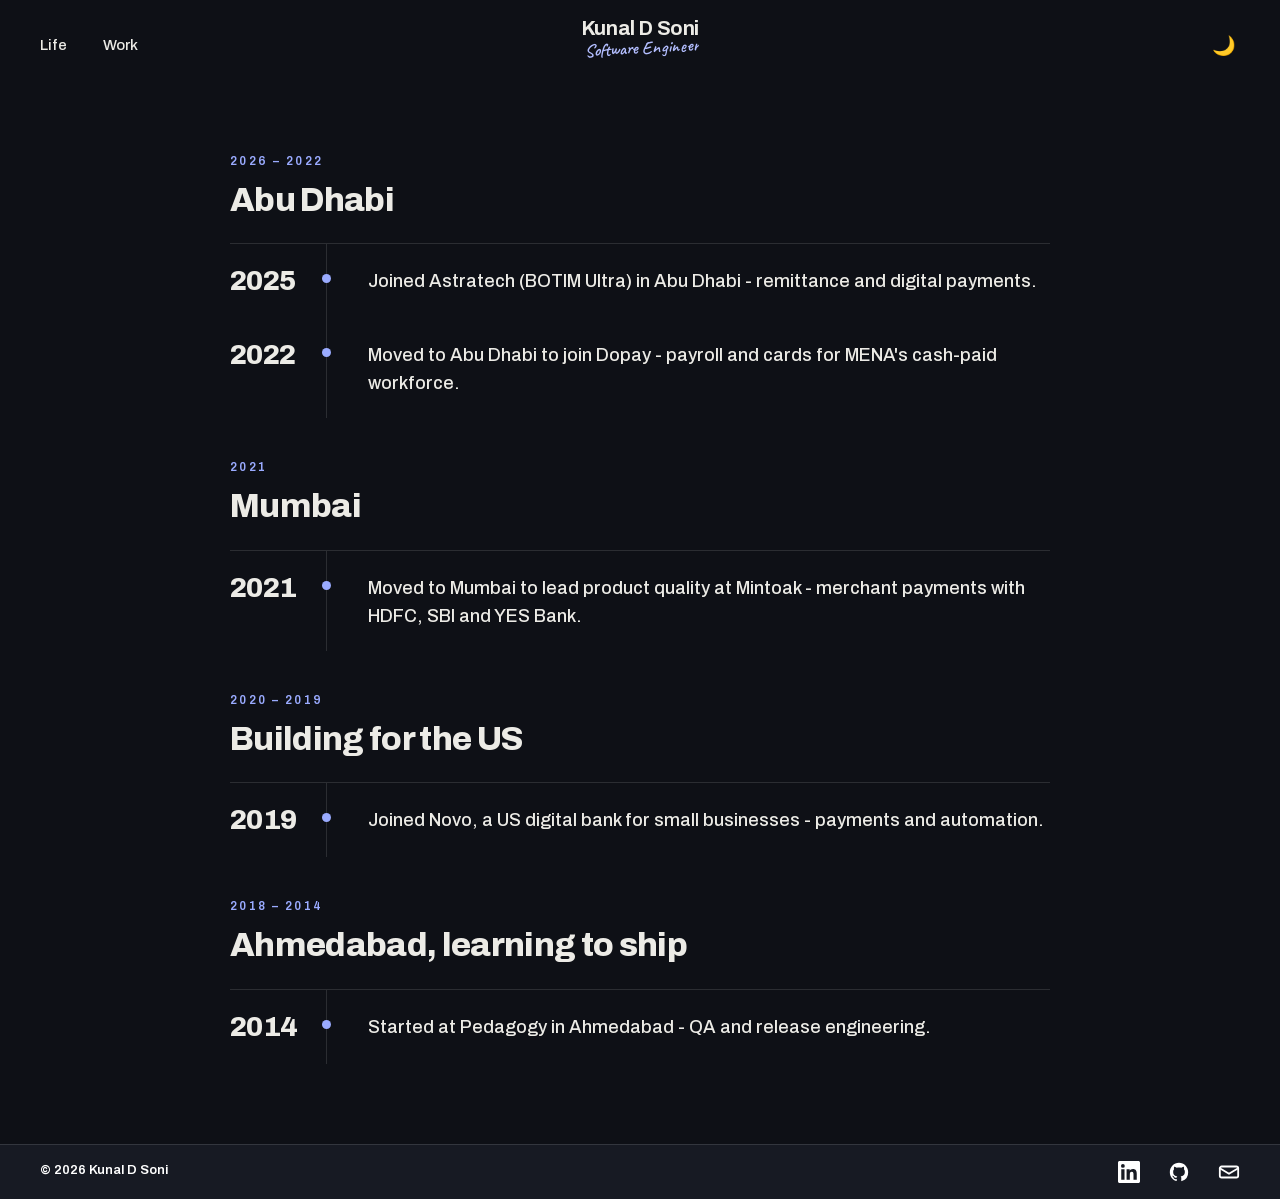
==== index.html @ a105c8fb "Home: year lines back to regular text (undo handwriting) Co-Authored-By: Claude Opus 5.5 <noreply@an" ====
<!doctype html>
<html lang="en">
<head>
<meta charset="utf-8">
<meta name="viewport" content="width=device-width,initial-scale=1">
<title>Kunal D Soni - Software Engineer</title>
<meta name="description" content="Kunal D Soni - software engineer. The journey from 2026 back to 2008, year by year: work, moves, and the moments in between.">
<link rel="canonical" href="https://kunaldsoni.github.io/">
<meta name="author" content="Kunal D Soni">
<meta name="theme-color" content="#0b48f0">
<link rel="icon" href="favicon.svg" type="image/svg+xml">
<link rel="icon" href="favicon-32.png" sizes="32x32" type="image/png">
<link rel="apple-touch-icon" href="apple-touch-icon.png">
<meta property="og:type" content="website">
<meta property="og:site_name" content="Kunal D Soni">
<meta property="og:title" content="Kunal D Soni - Software Engineer">
<meta property="og:description" content="Kunal D Soni - software engineer. The journey from 2026 back to 2008, year by year: work, moves, and the moments in between.">
<meta property="og:url" content="https://kunaldsoni.github.io/">
<meta property="og:image" content="https://kunaldsoni.github.io/og-image.png">
<meta property="og:image:width" content="1200">
<meta property="og:image:height" content="630">
<meta property="og:image:alt" content="Kunal D Soni - Software Engineer">
<meta name="twitter:card" content="summary_large_image">
<meta name="twitter:title" content="Kunal D Soni - Software Engineer">
<meta name="twitter:description" content="Kunal D Soni - software engineer. The journey from 2026 back to 2008, year by year: work, moves, and the moments in between.">
<meta name="twitter:image" content="https://kunaldsoni.github.io/og-image.png">
<link rel="preload" href="assets/fonts/archivo-latin.woff2" as="font" type="font/woff2" crossorigin>
<link rel="stylesheet" href="styles.css?v=b95b7f0f">
<script>
  /* Colour mode follows the visitor's clock: morning 5-11, noon 11-16, evening 16-20, night 20-5 */
  (function(){var h=new Date().getHours(),t=h>=5&&h<11?'morning':h<16&&h>=11?'noon':h>=16&&h<20?'evening':'night';
  try{var o=sessionStorage.getItem('kds-time');if(o)t=o}catch(e){}document.documentElement.setAttribute('data-time',t)})();
</script>
<script type="application/ld+json">
{
  "@context": "https://schema.org",
  "@type": "Person",
  "name": "Kunal D Soni",
  "url": "https://kunaldsoni.github.io/",
  "image": "https://kunaldsoni.github.io/og-image.png",
  "jobTitle": "Software Engineer",
  "description": "Software engineer who builds payment systems by day - and collects skylines, window seats, thalis and biographies the rest of the time.",
  "email": "mailto:soni.kunal.dilip@gmail.com",
  "address": {
    "@type": "PostalAddress",
    "addressLocality": "Abu Dhabi",
    "addressCountry": "AE"
  },
  "sameAs": [
    "https://www.linkedin.com/in/kunaldsoni/",
    "https://github.com/kunaldsoni"
  ],
  "knowsAbout": [
    "Software quality engineering",
    "Test automation",
    "Payments",
    "Remittance",
    "Digital banking",
    "Product ownership",
    "Travel",
    "Books"
  ]
}
</script>
</head>
<body>

<a class="skip-link" href="#main">Skip to content</a>
<header class="nav nav--solid" id="nav">
  <a class="logo" href="index.html">
    <span>Kunal D Soni</span>
    <span class="logo__note" aria-hidden="true">
      <span class="logo__note-row">
        <span class="logo__note-word logo__note-word--a">Software&nbsp;</span><span class="logo__note-word logo__note-word--b">Engineer</span>
      </span>
    </span>
  </a>
  <button type="button" class="nav__toggle" id="navToggle" aria-label="Menu" aria-expanded="false" aria-controls="navLeft">
    <span></span><span></span><span></span>
  </button>
  <nav class="nav__links nav__links--left" id="navLeft" aria-label="Main">
    <span class="has-submenu has-submenu--left">
      <a href="life.html">Life</a>
      <span class="submenu"><a href="life.html#travel"><span class="submenu__num">01</span><span class="submenu__word">Travel</span></a><a href="life.html#food"><span class="submenu__num">02</span><span class="submenu__word">Food</span></a><a href="life.html#books"><span class="submenu__num">03</span><span class="submenu__word">Books</span></a></span>
    </span>
    <a href="work.html">Work</a>
  </nav>
  <button type="button" class="time-chip" id="timeChip" aria-label="Colour mode: follows your clock. Click to try another.">
    <span class="time-chip__icon" aria-hidden="true">☀️</span>
  </button>
</header>

<main id="main">
<h1 class="visually-hidden">The journey, 2026 to 2008</h1>

<section class="journey">
  <!-- HOW TO EDIT: each year is an <article class="year">. Add <p class="year__text">your text</p> inside its year__body
       and remove "year--empty" from its class.
       Empty years (and chapters with no filled years) are hidden automatically. To add a photo, copy any <figure class="life-photo"> block from life.html
       into <div class="year__body">, add the class "year__photo" to it, and change the image path, alt text and caption. -->
  <div class="chapter-group">
    <header class="chapter">
      <p class="chapter__span">2026 – 2022</p>
      <h2 class="chapter__name">Abu Dhabi</h2>
    </header>
    <article class="year year--empty" id="y2026">
      <h3 class="year__num">2026</h3>
      <div class="year__body">
      </div>
    </article>
    <article class="year" id="y2025">
      <h3 class="year__num">2025</h3>
      <div class="year__body">
        <p class="year__text">Joined Astratech (BOTIM Ultra) in Abu Dhabi - remittance and digital payments.</p>
      </div>
    </article>
    <article class="year year--empty" id="y2024">
      <h3 class="year__num">2024</h3>
      <div class="year__body">
      </div>
    </article>
    <article class="year year--empty" id="y2023">
      <h3 class="year__num">2023</h3>
      <div class="year__body">
      </div>
    </article>
    <article class="year" id="y2022">
      <h3 class="year__num">2022</h3>
      <div class="year__body">
        <p class="year__text">Moved to Abu Dhabi to join Dopay - payroll and cards for MENA's cash-paid workforce.</p>
      </div>
    </article>
  </div>
  <div class="chapter-group">
    <header class="chapter">
      <p class="chapter__span">2021</p>
      <h2 class="chapter__name">Mumbai</h2>
    </header>
    <article class="year" id="y2021">
      <h3 class="year__num">2021</h3>
      <div class="year__body">
        <p class="year__text">Moved to Mumbai to lead product quality at Mintoak - merchant payments with HDFC, SBI and YES Bank.</p>
      </div>
    </article>
  </div>
  <div class="chapter-group">
    <header class="chapter">
      <p class="chapter__span">2020 – 2019</p>
      <h2 class="chapter__name">Building for the US</h2>
    </header>
    <article class="year year--empty" id="y2020">
      <h3 class="year__num">2020</h3>
      <div class="year__body">
      </div>
    </article>
    <article class="year" id="y2019">
      <h3 class="year__num">2019</h3>
      <div class="year__body">
        <p class="year__text">Joined Novo, a US digital bank for small businesses - payments and automation.</p>
      </div>
    </article>
  </div>
  <div class="chapter-group">
    <header class="chapter">
      <p class="chapter__span">2018 – 2014</p>
      <h2 class="chapter__name">Ahmedabad, learning to ship</h2>
    </header>
    <article class="year year--empty" id="y2018">
      <h3 class="year__num">2018</h3>
      <div class="year__body">
      </div>
    </article>
    <article class="year year--empty" id="y2017">
      <h3 class="year__num">2017</h3>
      <div class="year__body">
      </div>
    </article>
    <article class="year year--empty" id="y2016">
      <h3 class="year__num">2016</h3>
      <div class="year__body">
      </div>
    </article>
    <article class="year year--empty" id="y2015">
      <h3 class="year__num">2015</h3>
      <div class="year__body">
      </div>
    </article>
    <article class="year" id="y2014">
      <h3 class="year__num">2014</h3>
      <div class="year__body">
        <p class="year__text">Started at Pedagogy in Ahmedabad - QA and release engineering.</p>
      </div>
    </article>
  </div>
  <div class="chapter-group">
    <header class="chapter">
      <p class="chapter__span">2013 – 2008</p>
      <h2 class="chapter__name">Beginnings</h2>
    </header>
    <article class="year year--empty" id="y2013">
      <h3 class="year__num">2013</h3>
      <div class="year__body">
      </div>
    </article>
    <article class="year year--empty" id="y2012">
      <h3 class="year__num">2012</h3>
      <div class="year__body">
      </div>
    </article>
    <article class="year year--empty" id="y2011">
      <h3 class="year__num">2011</h3>
      <div class="year__body">
      </div>
    </article>
    <article class="year year--empty" id="y2010">
      <h3 class="year__num">2010</h3>
      <div class="year__body">
      </div>
    </article>
    <article class="year year--empty" id="y2009">
      <h3 class="year__num">2009</h3>
      <div class="year__body">
      </div>
    </article>
    <article class="year year--empty" id="y2008">
      <h3 class="year__num">2008</h3>
      <div class="year__body">
      </div>
    </article>
  </div>
</section>
</main>

<footer class="foot">
  <div class="foot__bottom">
    <span class="foot__copy">© 2026 Kunal D Soni</span>
    <span class="foot__bottom-links">
      <a href="https://www.linkedin.com/in/kunaldsoni/" target="_blank" rel="noopener" aria-label="LinkedIn"><svg aria-hidden="true" viewBox="0 0 24 24" fill="#fff"><path d="M20.45 20.45h-3.55v-5.57c0-1.33-.03-3.04-1.85-3.04-1.86 0-2.14 1.45-2.14 2.95v5.66H9.36V9h3.41v1.56h.05c.48-.9 1.64-1.85 3.37-1.85 3.6 0 4.27 2.37 4.27 5.45v6.29zM5.34 7.43a2.06 2.06 0 1 1 0-4.13 2.06 2.06 0 0 1 0 4.13zM7.12 20.45H3.56V9h3.56v11.45zM22.22 0H1.77C.79 0 0 .77 0 1.72v20.56C0 23.23.79 24 1.77 24h20.45c.98 0 1.78-.77 1.78-1.72V1.72C24 .77 23.2 0 22.22 0z"/></svg></a>
      <a href="https://github.com/kunaldsoni" target="_blank" rel="noopener" aria-label="GitHub"><svg aria-hidden="true" viewBox="0 0 24 24" fill="#fff"><path d="M12 2C6.48 2 2 6.58 2 12.22c0 4.51 2.87 8.34 6.84 9.69.5.1.68-.22.68-.49 0-.24-.01-.88-.01-1.72-2.78.62-3.37-1.36-3.37-1.36-.46-1.18-1.11-1.5-1.11-1.5-.91-.63.07-.62.07-.62 1 .07 1.53 1.05 1.53 1.05.89 1.56 2.34 1.11 2.91.85.09-.66.35-1.11.63-1.36-2.22-.26-4.55-1.13-4.55-5.04 0-1.11.39-2.02 1.03-2.74-.1-.26-.45-1.3.1-2.7 0 0 .84-.27 2.75 1.05.8-.23 1.65-.34 2.5-.34s1.7.11 2.5.34c1.91-1.32 2.75-1.05 2.75-1.05.55 1.4.2 2.44.1 2.7.64.72 1.03 1.63 1.03 2.74 0 3.92-2.34 4.78-4.57 5.03.36.32.68.94.68 1.9 0 1.37-.01 2.48-.01 2.81 0 .27.18.6.69.49A10.05 10.05 0 0 0 22 12.22C22 6.58 17.52 2 12 2Z"/></svg></a>
      <a href="mailto:soni.kunal.dilip@gmail.com" aria-label="Email"><svg aria-hidden="true" viewBox="0 0 24 24" xmlns="http://www.w3.org/2000/svg"><path fill="none" stroke="#fff" stroke-width="2" stroke-linecap="round" stroke-linejoin="round" d="M4 6h16c1.1 0 2 .9 2 2v8c0 1.1-.9 2-2 2H4c-1.1 0-2-.9-2-2V8c0-1.1.9-2 2-2z"/><path fill="none" stroke="#fff" stroke-width="2" stroke-linecap="round" stroke-linejoin="round" d="M22 8l-10 6L2 8"/></svg></a>
    </span>
  </div>
</footer>

<script src="script.js?v=bc6fbf30"></script>
</body>
</html>
---- styles.css ----
/* Archivo (variable, latin) - self-hosted. SIL Open Font License 1.1, see assets/fonts/README.md */
@font-face{font-family:'Caveat';font-style:normal;font-weight:600;font-display:swap;
  src:url(assets/fonts/caveat-latin.woff2) format('woff2')}
@font-face{font-family:'Archivo';font-style:normal;font-weight:300 900;font-display:swap;
  src:url(assets/fonts/archivo-latin.woff2) format('woff2')}
:root{
  --ink:#0b0b0c;
  --paper:#ffffff;
  --surface:#ffffff;
  --frame:#ffffff;
  --cream:#dcd6fb;
  --glow:rgba(220,214,251,.55);
  --accent:#2222EE;
  --script:#3a3afc;
  --foot:#0b48f0;
  --muted:#5c5c63;
  --line:rgba(0,0,0,.12);
  --radius:18px;
  --maxw:1320px;
  --ease:cubic-bezier(.2,.7,.2,1);
}
*{box-sizing:border-box}
html,body{margin:0;padding:0}
html{scroll-behavior:smooth;scroll-padding-top:90px}
body{
  font-family:'Archivo',system-ui,sans-serif;
  background:var(--paper);
  color:var(--ink);
  transition:background-color .8s var(--ease), color .8s var(--ease);
  -webkit-font-smoothing:antialiased;
  line-height:1.5;
  font-weight:500;
}
img,video{display:block;max-width:100%;height:auto}
a{color:inherit;text-decoration:none}
em{font-style:normal;font-family:'Archivo',sans-serif;font-weight:900}
h1,h2,h3,h4,.display,.hero__title,.num,blockquote{font-family:'Archivo',sans-serif;font-weight:900;letter-spacing:-.01em}

/* ---------- NAV ---------- */
.nav{
  position:fixed;top:0;left:0;right:0;z-index:50;
  display:flex;align-items:center;justify-content:space-between;
  padding:28px 40px 16px;
  color:#fff;
  transition:background .4s var(--ease), color .4s var(--ease), backdrop-filter .4s;
}
.nav .logo{position:absolute;left:50%;top:50%;transform:translate(-50%,-50%);align-items:center}
.nav.scrolled{background:color-mix(in srgb, var(--paper) 90%, transparent);backdrop-filter:blur(14px);color:var(--ink);border-bottom:1px solid var(--line)}
.nav.scrolled .btn--light{background:var(--ink);color:#fff}
.logo{display:inline-flex;flex-direction:column;align-items:flex-start;gap:2px;font-weight:700;letter-spacing:-.02em;font-size:20px;line-height:1}
.logo__note{display:inline-flex;flex-direction:column;align-items:center;font-family:'Archivo',sans-serif;font-weight:600;font-size:18px;letter-spacing:0;color:var(--script);transform:rotate(-3deg);transform-origin:left center;line-height:1;margin-left:4px;margin-top:2px}
.logo__note-row{white-space:nowrap;line-height:1.05;display:inline-flex;align-items:baseline}
.logo__note-row--indent{padding-bottom:2px}
.logo__note-word{display:inline-block;clip-path:inset(0 100% 0 0);animation:ink-draw .8s ease-out forwards}
.logo__note-word--a{animation-delay:.25s}
.logo__note-word--b{animation-delay:.95s}
.logo__note-word--c{animation-delay:2.05s}
.logo__note-arrow{display:inline-block;font-family:'Archivo',sans-serif;font-weight:700;transform:translateY(-1px) scale(.4);opacity:0;animation:arrow-pop .45s cubic-bezier(.34,1.56,.64,1) forwards;animation-delay:1.65s}
@keyframes ink-draw{to{clip-path:inset(0 0 0 0)}}
@keyframes arrow-pop{to{transform:translateY(-1px) scale(1);opacity:1}}
@media (prefers-reduced-motion:reduce){.logo__note-word,.logo__note-arrow{animation:none;clip-path:none;opacity:1;transform:none}}
.nav__links{display:flex;gap:36px;font-weight:500;font-size:15px}
.nav__links a{
  display:inline-block;padding:6px 0;
  transition:transform .25s var(--ease);
}
.nav__links a:hover{transform:translateY(-4px)}
.nav__cta{display:flex;align-items:center;gap:14px}
.search{background:transparent;border:0;color:inherit;cursor:pointer;padding:8px;border-radius:50%}
.search:hover{background:rgba(255,255,255,.15)}

/* ---------- BUTTONS ---------- */
.btn{
  display:inline-flex;align-items:center;gap:10px;
  font-weight:600;font-size:15px;letter-spacing:.01em;
  padding:14px 26px;border-radius:999px;
  transition:transform .25s var(--ease), background .25s, color .25s;
  cursor:pointer;border:0;
}
.btn:hover{transform:translateY(-2px)}
.btn--solid{background:var(--ink);color:var(--paper)}
.btn--solid:hover{background:var(--accent)}
.btn--light{background:#fff;color:var(--ink)}
.btn--ghost{background:transparent;color:#fff;border:1px solid rgba(255,255,255,.5)}
.btn--ghost:hover{background:rgba(255,255,255,.12)}
.btn.lg{padding:20px 38px;font-size:17px}
.play{display:inline-flex;align-items:center;justify-content:center;width:26px;height:26px;border-radius:50%;background:rgba(255,255,255,.18);font-size:12px}

/* ---------- HERO ---------- */
.hero{
  position:relative;
  height:100vh;min-height:680px;
  overflow:hidden;
  color:#fff;
  display:flex;align-items:flex-end;
}
.hero__video{
  position:absolute;inset:0;
  width:100%;height:100%;
  object-fit:cover;
  z-index:0;
}
.hero__scrim{
  position:absolute;inset:0;z-index:1;
  background:
    linear-gradient(180deg, rgba(0,0,0,.45) 0%, rgba(0,0,0,0) 35%, rgba(0,0,0,0) 60%, rgba(0,0,0,.65) 100%),
    linear-gradient(90deg, rgba(0,0,0,.35), rgba(0,0,0,0) 50%);
}
.hero__inner{
  position:relative;z-index:2;
  padding:0 40px 90px;
  max-width:var(--maxw);width:100%;margin:0 auto;
}
.eyebrow{
  text-transform:uppercase;letter-spacing:.22em;font-size:12px;font-weight:600;
  opacity:.85;margin:0 0 22px;
}
.eyebrow.dark{color:var(--accent);opacity:1}
.hero__title{
  font-family:'Archivo',sans-serif;
  font-weight:900;
  font-size:clamp(56px, 9vw, 140px);
  line-height:.95;
  letter-spacing:-.02em;
  margin:0 0 38px;
  text-transform:none;
}
.hero__title span{display:block}
.hero__row{display:flex;gap:14px;flex-wrap:wrap}
.vctrl{
  position:absolute;right:32px;bottom:32px;z-index:3;
  width:64px;height:64px;
  background:transparent;
  border:1.5px solid #fff;
  border-radius:0;
  cursor:pointer;
  display:flex;align-items:center;justify-content:center;
  transition:background .25s var(--ease);
}
.vctrl:hover{background:rgba(255,255,255,.15)}
.vctrl__icon{display:inline-flex;gap:5px;align-items:center;justify-content:center;width:18px;height:20px}
.vctrl__icon i{display:block;width:4px;height:20px;background:#fff}
/* play state */
.vctrl.is-paused .vctrl__icon{
  width:0;height:0;
  border-style:solid;
  border-width:10px 0 10px 16px;
  border-color:transparent transparent transparent #fff;
  margin-left:4px;
}
.vctrl.is-paused .vctrl__icon i{display:none}
.hero__scroll{
  position:absolute;left:40px;bottom:32px;z-index:3;
  font-size:12px;letter-spacing:.22em;text-transform:uppercase;
  display:flex;align-items:center;gap:14px;
}
.hero__scroll span{width:40px;height:1px;background:#fff;display:block;animation:dash 2s var(--ease) infinite}
@keyframes dash{0%,100%{transform:scaleX(.4);transform-origin:left}50%{transform:scaleX(1);transform-origin:left}}

/* ---------- MARQUEE ---------- */
.marquee{
  background:var(--ink);color:#fff;
  padding:22px 0;overflow:hidden;
  border-top:1px solid rgba(255,255,255,.08);
  border-bottom:1px solid rgba(255,255,255,.08);
}
.marquee__track{
  display:flex;gap:48px;white-space:nowrap;
  animation:scroll 40s linear infinite;
  font-family:'Archivo',sans-serif;font-size:22px;font-weight:300;opacity:.85;
}
.marquee__track span{flex-shrink:0}
@keyframes scroll{to{transform:translateX(-50%)}}

/* ---------- INTRO ---------- */
.intro{padding:160px 40px 100px;max-width:var(--maxw);margin:0 auto;text-align:center}
.intro__grid{max-width:980px;margin:0 auto}
.intro .lede{margin-left:auto;margin-right:auto}
.display{
  font-family:'Archivo',sans-serif;font-weight:900;
  font-size:clamp(40px, 5.4vw, 78px);
  line-height:1.02;letter-spacing:-.02em;
  margin:18px 0 36px;
}
.display.light{color:#fff}
.dot{color:var(--accent)}
.nowrap-md{white-space:nowrap;width:max-content;margin-left:auto;margin-right:auto;max-width:100%}
@media (max-width:900px){.nowrap-md{white-space:normal;width:auto}}
.lede{font-size:21px;line-height:1.5;color:var(--muted);max-width:680px}

/* ---------- CARDS ---------- */
.cards{
  display:grid;grid-template-columns:repeat(3,1fr);gap:24px;
  max-width:var(--maxw);margin:0 auto;padding:0 40px 140px;
}
.card{
  background:var(--surface);border-radius:var(--radius);overflow:hidden;
  border:1px solid var(--line);
  transition:transform .5s var(--ease), box-shadow .5s var(--ease);
}
.card:hover{transform:translateY(-6px);box-shadow:0 30px 60px -30px rgba(0,0,0,.25)}
.card__media{height:280px;background-size:cover;background-position:center;transition:transform .8s var(--ease)}
.card:hover .card__media{transform:scale(1.05)}
.card__body{padding:32px}
.tag{font-size:12px;letter-spacing:.22em;text-transform:uppercase;color:var(--accent);font-weight:600;margin:0 0 14px}
.card__body h3{font-family:'Archivo',sans-serif;font-weight:400;font-size:32px;letter-spacing:-.02em;margin:0 0 12px;line-height:1.1}
.card__body p{color:var(--muted);margin:0 0 22px}
.arrow{font-weight:600;border-bottom:1px solid currentColor;padding-bottom:2px;transition:color .25s}
.arrow:hover{color:var(--accent)}

/* ---------- QUOTE ---------- */
.quote{
  background:var(--cream);
  padding:140px 40px;text-align:center;
}
.quote blockquote{
  max-width:1000px;margin:0 auto;
  font-family:'Archivo',sans-serif;font-weight:300;
  font-size:clamp(28px, 4vw, 52px);
  line-height:1.2;letter-spacing:-.02em;
}
.quote p{margin:0 0 28px}
.quote footer{font-family:'Inter',sans-serif;font-size:14px;letter-spacing:.18em;text-transform:uppercase;color:var(--muted);font-weight:600}

/* ---------- STATS ---------- */
.stats{
  display:grid;grid-template-columns:repeat(4,1fr);
  max-width:var(--maxw);margin:0 auto;padding:140px 40px;
  gap:24px;
}
.stat{display:flex;flex-direction:column;gap:8px;border-top:1px solid var(--ink);padding-top:24px}
.num{font-family:'Archivo',sans-serif;font-weight:400;font-size:clamp(48px,5vw,72px);letter-spacing:-.03em;line-height:1}
.lbl{font-size:14px;color:var(--muted);letter-spacing:.05em}

/* ---------- CTA ---------- */
.cta{
  background:var(--cream);color:var(--ink);
  padding:160px 40px;text-align:center;
}
.cta p{font-size:19px;color:var(--muted);margin:0 0 40px}
.cta .display.light{color:var(--ink)}

/* ---------- FOOTER (Obama-style blue) ---------- */
.foot{
  background:var(--foot);color:#fff;
  padding:10px 40px;transition:background-color .8s var(--ease);
}
.foot__top{
  max-width:var(--maxw);margin:0 auto 60px;
  display:flex;justify-content:flex-start;
}
.foot__cta{
  background:#fff;color:var(--ink);
  padding:18px 38px;border-radius:0;
  font-family:'Archivo',sans-serif;font-weight:800;font-size:18px;
  letter-spacing:-.01em;
  transition:background .25s, color .25s;
}
.foot__cta:hover{background:var(--ink);color:#fff}
.foot__grid{
  display:grid;grid-template-columns:repeat(4,1fr);gap:40px;
  max-width:var(--maxw);margin:0 auto;
}
.foot__col{display:flex;flex-direction:column}
.foot h4{
  font-size:15px;font-weight:600;letter-spacing:0;
  margin:0 0 32px;padding-bottom:18px;
  border-top:1px solid #fff;padding-top:24px;
  color:#fff;
  text-transform:none;
}
.foot a{
  display:flex;align-items:center;gap:10px;
  padding:10px 0;color:#fff;
  font-family:'Archivo',sans-serif;font-weight:800;font-size:22px;
  letter-spacing:-.01em;line-height:1.2;
  transition:opacity .2s, transform .25s var(--ease);
}
.foot a:hover{transform:translateX(4px);text-decoration:underline;text-underline-offset:6px;text-decoration-thickness:2px}
.foot__col--social{flex-direction:row;flex-wrap:wrap;gap:28px;align-items:center}
.foot__col--social h4{flex-basis:100%;margin-bottom:8px}
.foot__col--social a{
  font-size:0;padding:0;width:32px;height:32px;
  display:inline-flex;align-items:center;justify-content:center;
  background:transparent;
  transition:opacity .2s, transform .2s var(--ease);
}
.foot__col--social a:hover{opacity:.7;transform:translateY(-2px);text-decoration:none;background:transparent}
.foot__col--social svg{width:28px;height:28px;flex-shrink:0;fill:#fff}
.foot__bottom{
  max-width:var(--maxw);margin:0 auto;padding-top:0;
  border-top:none;
  display:flex;justify-content:space-between;flex-wrap:wrap;gap:16px;
  font-size:14px;color:rgba(255,255,255,.85);
}
.small{font-size:13px;color:rgba(255,255,255,.7);margin-top:12px}

/* ---------- SUB-PAGES ---------- */
.nav--solid{background:var(--paper);color:var(--ink);border-bottom:1px solid transparent;position:sticky}
.nav--solid.scrolled{border-bottom-color:var(--line)}
.nav--solid .nav__links a.active{font-weight:800}
.page{padding-top:0}
.page__main{max-width:var(--maxw);margin:0 auto;padding:140px 40px 80px}
.page__head{max-width:1000px;margin:0 auto;padding-bottom:0;position:relative;text-align:center}
.page__head .locale-row{justify-content:center}
.page__head .locale-row{margin:24px 0 0;padding-bottom:0}
.page__head .display{margin-top:16px}

.timeline-wrap{padding:80px 40px 80px;text-align:center}
.timeline-wrap__inner{max-width:var(--maxw);margin:0 auto}
.timeline-wrap .display{margin-bottom:48px;max-width:1000px;margin-left:auto;margin-right:auto}
.timeline{display:flex;flex-direction:column;gap:0;border-top:1px solid var(--ink)}
.job{display:grid;grid-template-columns:240px 1fr;gap:48px;padding:48px 0;border-bottom:1px solid var(--line)}
.job__when{font-size:14px;letter-spacing:.08em;text-transform:uppercase;color:var(--muted);font-weight:600;padding-top:6px}
.job__body h3{font-family:'Archivo',sans-serif;font-weight:900;font-size:clamp(28px,3vw,40px);line-height:1.1;letter-spacing:-.02em;margin:0 0 8px}
.job__co{color:var(--accent);font-weight:600;margin:0 0 18px;letter-spacing:.02em}
.job__body ul{margin:0;padding-left:18px;color:var(--muted);font-size:17px;line-height:1.6}
.job__body li{margin-bottom:8px}

.projects{display:flex;flex-direction:column;border-top:1px solid var(--ink)}
.proj{padding:56px 0;border-bottom:1px solid var(--line)}
.proj h3{font-family:'Archivo',sans-serif;font-weight:900;font-size:clamp(36px,5vw,64px);line-height:1.05;letter-spacing:-.025em;margin:8px auto 18px;max-width:18ch}
.proj p:not(.tag){font-size:19px;color:var(--muted);max-width:75ch;line-height:1.6;margin-left:auto;margin-right:auto}

.stats--page{padding:60px 0;grid-template-columns:repeat(3,1fr)}
.impact-story{margin:8px auto 0;padding-top:48px;border-top:1px solid var(--line);max-width:900px}
.bullets{margin:32px 0 0;padding-left:20px;color:var(--muted);font-size:18px;line-height:1.65}
.bullets li{margin-bottom:12px}

.contact{display:flex;flex-direction:column;border-top:1px solid var(--ink)}
.contact__row{
  display:grid;grid-template-columns:220px 1fr;gap:32px;
  padding:32px 0;border-bottom:1px solid var(--line);
  align-items:baseline;transition:padding .3s var(--ease), color .3s;
}
.contact__row:hover:not(.contact__row--static){padding-left:18px;color:var(--accent)}
.contact__lbl{font-size:14px;letter-spacing:.18em;text-transform:uppercase;color:var(--muted);font-weight:600}
.contact__val{font-family:'Archivo',sans-serif;font-weight:900;font-size:clamp(28px,3.4vw,44px);letter-spacing:-.02em;line-height:1.1}

/* ---------- BIG LINKS (LinkedIn / GitHub) ---------- */
.big-links{
  list-style:none;margin:60px 0 80px;padding:0;
  border-top:1px solid var(--ink);
}
.big-links li{border-bottom:1px solid var(--ink)}
.big-link{
  position:relative;display:flex;align-items:center;gap:32px;
  padding:36px 28px;
  color:var(--ink);
  overflow:hidden;isolation:isolate;
  transition:color .5s var(--ease), padding-left .5s var(--ease);
}
.big-link::before{
  content:"";position:absolute;inset:0;z-index:-1;
  background:var(--ink);
  transform:translateY(101%);
  transition:transform .55s cubic-bezier(.7,0,.2,1);
}
.big-link:hover{color:#fff;padding-left:48px}
.big-link:hover::before{transform:translateY(0)}

/* Brand icon - slides in from the left on hover */
.big-link__icon{
  display:inline-flex;align-items:center;justify-content:center;
  width:72px;height:72px;flex-shrink:0;
  transform:translateX(-30px) scale(.6);opacity:0;
  transition:transform .55s var(--ease), opacity .4s;
}
.big-link__icon svg{width:100%;height:100%}
.big-link:hover .big-link__icon{transform:translateX(0) scale(1);opacity:1}

/* Text mask - two stacked copies slide up like a flip board */
.big-link__row{
  display:flex;align-items:center;justify-content:space-between;
  flex:1;gap:24px;
}
.big-link__text{
  display:flex;flex-direction:column;overflow:hidden;
  font-family:'Archivo',sans-serif;font-weight:900;
  font-size:clamp(48px, 8vw, 120px);
  line-height:1;letter-spacing:-.03em;
  height:1em;
}
.big-link__text span{
  display:block;
  transform:translateY(0);
  transition:transform .55s cubic-bezier(.7,0,.2,1);
}
.big-link:hover .big-link__text span{transform:translateY(-100%)}

/* Arrow - rotates 45deg on hover */
.big-link__arrow{
  display:inline-flex;align-items:center;justify-content:center;
  width:56px;height:56px;flex-shrink:0;
  border:1.5px solid currentColor;border-radius:50%;
  transition:transform .5s var(--ease);
}
.big-link__arrow svg{width:24px;height:24px}
.big-link:hover .big-link__arrow{transform:rotate(45deg)}

@media (max-width:900px){
  .big-link{padding:24px 16px;gap:16px}
  .big-link:hover{padding-left:24px}
  .big-link__icon{width:44px;height:44px}
  .big-link__arrow{width:44px;height:44px}
  .big-link__arrow svg{width:18px;height:18px}
}

/* ---------- CONTACT (IMPACT) ---------- */
.page--dark{background:#0b0b0c;color:#fff}
.nav--dark{background:#0b0b0c;color:#fff;border-bottom:1px solid rgba(255,255,255,.08)}
.nav--dark .nav__links a.active{color:var(--accent)}

.contact-hero{
  max-width:var(--maxw);margin:0 auto;
  padding:160px 40px 60px;
  position:relative;
}
.contact-hero__eyebrow{
  display:inline-flex;align-items:center;gap:10px;
  font-size:13px;letter-spacing:.22em;text-transform:uppercase;font-weight:600;
  color:var(--accent);
  padding:8px 16px;border:1px solid rgba(34,34,238,.4);border-radius:999px;
  margin:0 0 50px;
}
.contact-hero__eyebrow::before{
  content:"";width:8px;height:8px;border-radius:50%;background:var(--accent);
  box-shadow:0 0 0 0 rgba(34,34,238,.6);
  animation:pulse 2s infinite;
}
@keyframes pulse{
  0%{box-shadow:0 0 0 0 rgba(34,34,238,.6)}
  70%{box-shadow:0 0 0 14px rgba(34,34,238,0)}
  100%{box-shadow:0 0 0 0 rgba(34,34,238,0)}
}

.contact-hero__title{
  font-family:'Archivo',sans-serif;font-weight:900;
  font-size:clamp(64px, 11vw, 180px);
  line-height:.9;letter-spacing:-.035em;
  margin:0 0 60px;
}
.contact-hero__title em{
  font-style:normal;font-weight:900;
  color:var(--accent);
  background:linear-gradient(180deg,var(--accent) 0%, #7a7aff 100%);
  -webkit-background-clip:text;background-clip:text;
  -webkit-text-fill-color:transparent;
}

.contact-hero__email{
  display:flex;align-items:center;justify-content:space-between;gap:24px;
  width:100%;padding:36px 0;
  border-top:1px solid var(--ink);
  border-bottom:1px solid var(--ink);
  font-family:'Archivo',sans-serif;font-weight:800;
  font-size:clamp(22px, 3.4vw, 44px);
  letter-spacing:-.02em;color:var(--ink);
  transition:padding .35s var(--ease), color .35s, border-color .35s;
}
.contact-hero__email:hover{padding-left:24px;padding-right:24px;color:var(--accent);border-color:var(--accent)}
.contact-hero__email svg{flex-shrink:0;transition:transform .35s var(--ease)}
.contact-hero__email:hover svg{transform:translateX(8px) rotate(-12deg)}

.contact-hero__grid{
  display:grid;grid-template-columns:repeat(3,1fr);gap:20px;
  margin:60px 0 80px;
}
.ch-card{
  display:flex;flex-direction:column;gap:14px;
  padding:36px 28px;
  background:#fff;
  border:1px solid var(--line);
  border-radius:20px;
  color:var(--ink);
  transition:background .3s, border-color .3s, transform .3s var(--ease), box-shadow .3s;
}
.ch-card:hover{background:var(--surface);border-color:var(--accent);transform:translateY(-4px);box-shadow:0 24px 50px -28px rgba(0,0,0,.25)}
.ch-card__lbl{font-size:12px;letter-spacing:.22em;text-transform:uppercase;color:var(--muted);font-weight:600}
.ch-card__val{font-family:'Archivo',sans-serif;font-weight:800;font-size:clamp(20px,2.2vw,28px);letter-spacing:-.01em}
.ch-card__cta{margin-top:auto;font-size:14px;color:var(--accent);font-weight:600;letter-spacing:.04em}

.contact-hero__ticker{
  overflow:hidden;
  padding:28px 0;
  border-top:1px solid var(--line);
  border-bottom:1px solid var(--line);
  margin-top:40px;
}
.contact-hero__ticker-track{
  display:flex;gap:42px;white-space:nowrap;
  animation:scroll 38s linear infinite;
  font-family:'Archivo',sans-serif;font-weight:900;
  font-size:clamp(28px,4vw,56px);letter-spacing:-.02em;
  color:rgba(0,0,0,.1);
  text-transform:uppercase;
}
.contact-hero__ticker-track span{flex-shrink:0}

.jump-letters{display:inline-block}
.jump-letters > span{display:inline-block;animation:letterJump 3.2s ease-in-out 1 forwards;will-change:transform;transform-origin:50% 100%}
@keyframes letterJump{
  0%,40%,100%{transform:translateY(0)}
  20%{transform:translateY(-0.45em)}
}

.foot .foot__copy{color:#fff;font-weight:600;font-size:13px;text-decoration:none;padding:6px 0;display:inline-block;transition:transform .25s var(--ease);cursor:default}
.foot .foot__copy:hover{transform:translateX(6px)}

.foot__bottom-links{display:inline-flex;gap:28px;flex-wrap:wrap;align-items:center}
.foot__bottom-links a{display:inline-flex;align-items:center;gap:10px;color:#fff;font-weight:700;text-decoration:none;font-size:16px;padding:6px 0;transition:opacity .2s}
.foot__bottom-links a:hover{text-decoration:none;color:#fff}
.foot__bottom-links a svg{width:22px;height:22px;flex-shrink:0}

.svc{
  position:relative;
  background:var(--surface);
  border:1px solid var(--line);
  border-radius:24px;
  padding:36px 32px;
  transition:transform .35s var(--ease), box-shadow .35s var(--ease), border-color .3s;
  overflow:hidden;
}
.svc::before{
  content:"";position:absolute;inset:0;border-radius:24px;
  background:linear-gradient(135deg, transparent 0%, var(--glow) 100%);
  opacity:0;transition:opacity .35s var(--ease);pointer-events:none;
}
.svc:hover, .svc.svc--active{
  transform:translateY(-8px);
  box-shadow:0 30px 60px -28px rgba(11,72,240,.28), 0 8px 20px -10px rgba(0,0,0,.08);
  border-color:rgba(11,72,240,.25);
}
.svc:hover::before, .svc.svc--active::before{opacity:1}
.svc > *{position:relative;z-index:1}
.svc__logo{
  position:absolute;top:24px;right:24px;height:56px;width:auto;max-width:180px;
  object-fit:contain;object-position:right;background:transparent;padding:0;
  transition:transform .35s var(--ease);
}
.svc:hover .svc__logo, .svc.svc--active .svc__logo{transform:rotate(-4deg) scale(1.08)}
.tag__logo{display:inline-block;height:18px;width:auto;vertical-align:middle;margin-left:10px;filter:brightness(0)}

.locale-row{
  list-style:none;margin:0;padding:0;
  display:inline-flex;align-items:center;gap:32px;
  font-family:'Archivo',sans-serif;font-weight:700;
  letter-spacing:.22em;font-size:12px;color:var(--ink);
  text-transform:uppercase;
}
.locale-row--hero{color:#fff;margin:-8px 0 24px}
.hero--plain{background:transparent;color:var(--ink);height:auto;min-height:0;padding:180px 0 100px;align-items:center;text-align:center}
.hero--plain .locale-row{justify-content:center}
.hero--plain .eyebrow{color:var(--accent);opacity:1;margin:0 0 22px}
.hero--plain .locale-row{color:var(--ink);margin:0 0 28px}
.hero--plain .hero__title{color:var(--ink)}
.hero--plain .hero__inner{padding:0 40px}
.locale-row li{display:inline-flex;align-items:center;gap:10px}
.flag{display:inline-block;font-size:20px;line-height:1}
.svc h3{transition:color .3s}
.svc:hover h3, .svc.svc--active h3{color:var(--accent)}

/* ---------- HAMBURGER ---------- */
.nav__toggle{display:none;background:transparent;border:0;cursor:pointer;padding:8px;color:inherit}
.nav__toggle span{display:block;width:24px;height:2px;background:currentColor;margin:5px 0;transition:transform .25s var(--ease), opacity .2s}
.nav.is-open .nav__toggle span:nth-child(1){transform:translateY(7px) rotate(45deg)}
.nav.is-open .nav__toggle span:nth-child(2){opacity:0}
.nav.is-open .nav__toggle span:nth-child(3){transform:translateY(-7px) rotate(-45deg)}

/* ---------- RESPONSIVE: TABLET ---------- */
@media (max-width:1100px){
  .cards{grid-template-columns:repeat(2,1fr);padding:0 24px 100px}
  .stats{grid-template-columns:repeat(2,1fr)}
  .intro{padding:120px 24px 80px}
  .timeline-wrap{padding:60px 24px}
  .svc{padding:32px 26px}
  .svc__logo{height:48px;max-width:140px;top:20px;right:20px}
  .display{font-size:clamp(34px,4.8vw,64px)}
  .hero__title{font-size:clamp(48px,8vw,110px)}
}

/* ---------- RESPONSIVE: MOBILE ---------- */
@media (max-width:760px){
  .nav{padding:14px 20px;flex-wrap:wrap}
  .nav__toggle{display:inline-flex;flex-direction:column;justify-content:center;margin-left:auto}
  .nav__links{
    display:none;flex-basis:100%;flex-direction:column;gap:6px;
    margin-top:14px;padding-top:14px;border-top:1px solid var(--line);
  }
  .nav.is-open .nav__links{display:flex !important}
  .nav__links a{padding:10px 0;font-size:17px}

  .hero{min-height:auto}
  .hero__inner{padding:0 20px 60px}
  .hero--plain{padding:120px 0 60px}
  .hero--plain .hero__inner{padding:0 20px}
  .hero__title{font-size:clamp(38px,11vw,68px);margin-bottom:24px}
  .eyebrow{font-size:11px;letter-spacing:.18em}

  .locale-row{gap:16px;font-size:11px;letter-spacing:.16em;flex-wrap:wrap}
  .locale-row li{gap:8px}
  .flag{font-size:18px}

  .intro,.cards,.stats,.quote,.cta{padding-left:20px;padding-right:20px}
  .intro{padding-top:80px;padding-bottom:60px}
  .display{font-size:clamp(28px,8vw,44px);line-height:1.08;margin:14px 0 24px}
  .lede{font-size:17px}

  .cards{grid-template-columns:1fr;gap:18px;padding-bottom:60px}
  .card__media{height:200px}
  .card__body{padding:24px}
  .card__body h3{font-size:24px}

  .timeline-wrap{padding:60px 20px}
  .timeline-wrap .display{margin-bottom:28px}
  .job{grid-template-columns:1fr;gap:8px;padding:28px 0}
  .job__when{font-size:13px;letter-spacing:.16em;color:var(--muted)}
  .job__body h3{font-size:20px}
  .job__body ul{padding-left:18px;margin:10px 0}
  .job__body li{font-size:15px;line-height:1.5}

  .cta{padding:80px 20px}
  .cta .display{font-size:clamp(28px,9vw,44px)}

  .stats{grid-template-columns:1fr;padding:60px 20px;gap:14px}
  .stats--page{grid-template-columns:1fr}

  .page__main{padding:100px 20px 60px}
  .page__head .display{margin-top:12px}

  .impact-story{padding:40px 20px 0;margin:8px 0 0}
  .impact-story .display{font-size:clamp(26px,7vw,38px)}

  .svc{padding:24px 20px;border-radius:18px}
  .svc__logo{height:36px;max-width:110px;top:16px;right:16px}
  .svc h3{font-size:18px;padding-right:80px}
  .svc p{font-size:15px}

  .contact__row{grid-template-columns:1fr;gap:8px}
  .contact-hero{padding:120px 20px 40px}
  .contact-hero__title{font-size:clamp(48px,12vw,80px)}
  .contact-hero__grid{grid-template-columns:1fr;margin:40px 0 60px}

  .foot{padding:16px 20px}
  .foot__bottom{flex-direction:column;align-items:flex-start;gap:12px;text-align:left}
  .foot__bottom-links{gap:18px}
  .foot__bottom-links a svg{width:20px;height:20px}
}

@media (max-width:380px){
  .locale-row{gap:12px;font-size:10px}
  .nav__links a{font-size:16px}
  .hero__title{font-size:36px}
}

/* ---------- Life gallery ---------- */
.life{max-width:1180px;margin:0 auto;padding:40px 40px 80px}
.life-year{display:grid;grid-template-columns:220px 1fr;gap:48px;align-items:start;padding:60px 0;border-top:1px solid var(--line)}
.life-year:first-child{border-top:0}
.life-year__head{position:sticky;top:120px;display:flex;flex-direction:column;gap:8px}
.life-year__num{font-family:'Archivo',sans-serif;font-weight:900;font-size:72px;line-height:1;letter-spacing:-.03em;color:var(--ink)}
.life-year__note{font-family:'Archivo',sans-serif;font-weight:600;font-size:24px;color:var(--script);transform:rotate(-3deg);transform-origin:left;margin-left:6px}
.life-grid{display:grid;grid-template-columns:repeat(3,1fr);gap:28px}
.life-photo{margin:0;display:flex;flex-direction:column;gap:14px;transform:rotate(var(--rot,0deg));transition:transform .5s var(--ease),box-shadow .4s var(--ease)}
.life-photo:hover{transform:rotate(0deg) translateY(-4px) scale(1.02);z-index:2}
.life-photo__frame{background:var(--frame);padding:14px 14px 56px;box-shadow:0 8px 28px rgba(0,0,0,.12),0 1px 2px rgba(0,0,0,.06);border:1px solid rgba(0,0,0,.04);aspect-ratio:4/5;overflow:hidden;position:relative}
.life-photo__frame img{width:100%;height:100%;object-fit:cover;display:block}
.life-photo--tall .life-photo__frame{aspect-ratio:4/5}
.life-photo__frame--empty{display:flex;align-items:center;justify-content:center;background:repeating-linear-gradient(45deg,#f4f4f4,#f4f4f4 10px,#eee 10px,#eee 20px);color:#999;font-size:13px;letter-spacing:.05em;text-transform:uppercase}
.life-photo figcaption{font-family:'Archivo',sans-serif;font-weight:600;font-size:22px;color:var(--script);text-align:center;line-height:1.1;padding:0 6px}
@media (max-width:900px){
  .life{padding:24px 20px 60px}
  .life-year{grid-template-columns:1fr;gap:20px;padding:40px 0}
  .life-year__head{position:static}
  .life-year__num{font-size:56px}
  .life-grid{grid-template-columns:repeat(2,1fr);gap:18px}
}
@media (max-width:560px){
  .life-grid{grid-template-columns:1fr}
}

/* ---------- Life: a food I love ---------- */
.life-love{max-width:1180px;margin:0 auto;padding:80px 40px 40px}
.life-love__inner{display:grid;grid-template-columns:1.05fr .95fr;gap:64px;align-items:center}
.life-love__copy .display{margin:14px 0 24px}
.life-love__caption{font-family:'Archivo',sans-serif;font-weight:600;font-size:30px;line-height:1.25;color:var(--script);transform:rotate(-1.5deg);transform-origin:left center;max-width:520px}
.life-love__caption em{font-family:'Archivo',sans-serif;font-style:normal;font-weight:700;color:var(--ink)}
.life-photo--big{max-width:520px;margin-left:auto}
.life-photo--big .life-photo__frame{aspect-ratio:1/1;padding:18px 18px 64px}
.life-photo--big figcaption{font-size:26px}
@media (max-width:900px){
  .life-love{padding:40px 20px 20px}
  .life-love__inner{grid-template-columns:1fr;gap:32px}
  .life-photo--big{max-width:none;margin:0}
  .life-love__caption{font-size:24px}
}

/* ---------- Life year hero (big single photo) ---------- */
.life-year--hero{grid-template-columns:1fr;gap:32px;align-items:start}
.life-year__head--hero{position:static;flex-direction:row;align-items:baseline;gap:18px}
.life-photo--xl{max-width:880px;margin:0 auto;width:100%}
.life-photo--xl .life-photo__frame{aspect-ratio:4/3;padding:22px 22px 78px}
.life-photo--xl figcaption{font-size:32px}
@media (max-width:900px){
  .life-photo--xl .life-photo__frame{aspect-ratio:4/5;padding:14px 14px 56px}
  .life-photo--xl figcaption{font-size:24px}
}

/* ---------- Nav submenu (Life hover) — editorial ---------- */
.has-submenu{position:relative;display:inline-block;padding-bottom:22px;margin-bottom:-22px}
.has-submenu > a{display:inline-block;position:relative}

.submenu{
  position:absolute;top:100%;right:0;
  display:flex;flex-direction:column;align-items:flex-end;
  padding:14px 0 0;
  background:transparent;border:0;box-shadow:none;
  pointer-events:none;
  opacity:0;
  transition:opacity .2s var(--ease);
  z-index:60;
}
.has-submenu--left .submenu{left:0;right:auto;align-items:flex-start}
.has-submenu:hover .submenu,
.has-submenu:focus-within .submenu{opacity:1;pointer-events:auto}

.submenu a{
  display:inline-flex;align-items:baseline;gap:10px;
  font-family:'Archivo',sans-serif;font-weight:500;font-size:15px;letter-spacing:.01em;
  color:var(--ink);
  padding:8px 0;
  white-space:nowrap;
  opacity:0;transform:translateY(-4px);
  transition:opacity .25s var(--ease), transform .3s var(--ease), color .15s;
}
.submenu__num{display:none}
.submenu__word{position:relative;display:inline-block}
.submenu__word::after{
  content:"";position:absolute;left:0;right:0;bottom:-3px;height:1px;
  background:var(--accent);transform:scaleX(0);transform-origin:right;
  transition:transform .3s var(--ease);
}
.has-submenu:hover .submenu a,
.has-submenu:focus-within .submenu a{opacity:1;transform:translateY(0)}
.has-submenu .submenu a:nth-child(1){transition-delay:.04s}
.has-submenu .submenu a:nth-child(2){transition-delay:.1s}
.has-submenu .submenu a:nth-child(3){transition-delay:.16s}
.submenu a:hover{color:var(--accent)}
.submenu a:hover .submenu__word::after{transform:scaleX(1);transform-origin:left}

@media (prefers-reduced-motion:reduce){
  .submenu,.submenu a{transition:opacity .15s;transform:none}
}

/* ---------- Clickable startup cards ---------- */
.svc--link{position:relative;transition:transform .35s var(--ease), box-shadow .35s var(--ease)}
.svc--link:hover{transform:translateY(-3px);cursor:pointer}
.svc__link{position:absolute;inset:0;z-index:2;text-indent:-9999px;overflow:hidden;border-radius:inherit}
.svc--link a:not(.svc__link),
.svc--link strong{position:relative;z-index:3}

/* ---------- Life: Asha's food gallery ---------- */
.life-love__more{max-width:1180px;margin:80px auto 0;padding:0 40px}
.life-love__more .life-year__head--hero{margin-bottom:36px}
.life-grid--food{grid-template-columns:repeat(3,1fr);gap:32px}
@media (max-width:900px){
  .life-love__more{padding:0 20px;margin-top:60px}
  .life-grid--food{grid-template-columns:repeat(2,1fr);gap:18px}
}
@media (max-width:560px){
  .life-grid--food{grid-template-columns:1fr}
}

/* ---------- Novo-style photo marquee (full-bleed, 3 up) ---------- */
.photo-marquee{
  position:relative;
  width:100vw;
  margin-left:calc(50% - 50vw);
  overflow:hidden;
  padding:48px 0;
}
.photo-marquee__track{
  display:flex;width:max-content;
  animation:photo-scroll 45s linear infinite;
}
.photo-marquee:hover .photo-marquee__track{animation-play-state:paused}
.photo-marquee .life-photo{
  flex:0 0 33.333vw;width:33.333vw;margin:0;
  padding:0 1.2vw;
  box-sizing:border-box;
  transition:transform .4s var(--ease);
}
.photo-marquee .life-photo:nth-child(3n+1){transform:rotate(-3deg)}
.photo-marquee .life-photo:nth-child(3n+2){transform:rotate(0deg)}
.photo-marquee .life-photo:nth-child(3n){transform:rotate(3deg)}
.photo-marquee .life-photo:hover{transform:rotate(0deg) scale(1.03);z-index:2}
.photo-marquee .life-photo__frame{aspect-ratio:4/3;padding:14px;border-radius:4px}
.photo-marquee .life-photo__frame img{border-radius:2px}
@keyframes photo-scroll{from{transform:translateX(0)} to{transform:translateX(-50%)}}
@media (max-width:700px){
  .photo-marquee .life-photo{flex-basis:80vw;width:80vw}
}
@media (prefers-reduced-motion:reduce){
  .photo-marquee__track{animation:none}
}

/* ---------- Travel: 3-up video row ---------- */
.travel-videos{
  display:grid;grid-template-columns:repeat(3,1fr);gap:28px;
  max-width:1180px;margin:36px auto 0;padding:0 40px;
}
.travel-videos .life-photo{margin:0;transform:rotate(var(--rot,0deg));transition:transform .4s var(--ease)}
.travel-videos .life-photo:hover{transform:rotate(0deg) scale(1.02);z-index:2}
.travel-videos .life-photo__frame{aspect-ratio:9/16;padding:12px;overflow:hidden}
.travel-videos video{width:100%;height:100%;object-fit:cover;display:block;border-radius:2px}
@media (max-width:900px){
  .travel-videos{grid-template-columns:repeat(2,1fr);gap:16px;padding:0 20px}
  .travel-videos .life-photo:nth-child(3){grid-column:1/-1;max-width:60%;margin:0 auto}
}
@media (max-width:560px){
  .travel-videos{grid-template-columns:1fr}
  .travel-videos .life-photo:nth-child(3){max-width:none}
}

/* ---------- Books as polaroid cards (matches Above the clouds) ---------- */
.books-cards{
  display:grid;grid-template-columns:repeat(3,1fr);gap:28px;
  max-width:1180px;margin:36px auto 0;padding:0 40px;
}
.books-cards .life-photo--book{
  margin:0;position:relative;
  transition:transform .4s var(--ease);
}
.books-cards .life-photo--book:nth-child(3n+1){transform:rotate(-3deg)}
.books-cards .life-photo--book:nth-child(3n+2){transform:rotate(0deg)}
.books-cards .life-photo--book:nth-child(3n){transform:rotate(3deg)}
.books-cards .life-photo--book:hover{transform:rotate(0deg) translateY(-6px) scale(1.03);z-index:2}
.books-cards .life-photo--book .life-photo__frame{aspect-ratio:2/3;padding:12px;overflow:hidden}
.books-cards .life-photo--book .life-photo__frame img{width:100%;height:100%;object-fit:cover;display:block;border-radius:2px}
.books-cards .life-photo--book figcaption{font-size:22px}
/* bookmark ribbon */
.books-cards .life-photo--book::before{
  content:"";position:absolute;top:0;right:24px;width:14px;height:54px;
  background:linear-gradient(180deg,#e63946 0%,#c92a39 100%);
  clip-path:polygon(0 0,100% 0,100% 100%,50% 78%,0 100%);
  box-shadow:0 2px 6px rgba(0,0,0,.18);
  transform:translateY(-2px);
  transition:transform .35s var(--ease),height .35s var(--ease);
  z-index:3;
}
.books-cards .life-photo--book:hover::before{transform:translateY(6px);height:68px}
/* last odd item centers across the grid */
.books-cards .life-photo--book:nth-child(7):nth-last-child(1){grid-column:2}
@media (max-width:900px){
  .books-cards{grid-template-columns:repeat(2,1fr);gap:20px;padding:0 20px}
  .books-cards .life-photo--book:nth-child(7):nth-last-child(1){grid-column:1/-1;max-width:50%;margin:0 auto}
}
@media (max-width:560px){
  .books-cards{grid-template-columns:1fr}
  .books-cards .life-photo--book:nth-child(7):nth-last-child(1){max-width:none}
}

/* =====================================================================
   Additions (NEW branch): home stats, timeline CTA, beyond-work strip,
   Work page, case studies, CV, accessibility, reduced motion, print
   ===================================================================== */

/* Accessibility */
.skip-link{position:absolute;left:16px;top:-60px;z-index:100;background:var(--ink);color:var(--paper);padding:10px 18px;border-radius:999px;font-weight:600;transition:top .2s}
.skip-link:focus{top:12px}
a:focus-visible,button:focus-visible,summary:focus-visible{outline:3px solid var(--accent);outline-offset:3px;border-radius:4px}

/* Buttons */
.btn--outline{background:transparent;color:var(--ink);border:1.5px solid var(--ink)}
.btn--outline:hover{background:var(--ink);color:var(--paper)}
.cta__actions{display:flex;gap:14px;justify-content:center;flex-wrap:wrap;margin:0}
.lede--center{text-align:center;margin-left:auto;margin-right:auto}
.lede--spaced{margin-top:32px}

/* Home: stats strip */
.stats--home{padding:40px 40px 100px}
.stats__more{grid-column:1/-1;margin:8px 0 0;text-align:center}

/* Home: timeline CV button */
.timeline-wrap__cta{margin:48px 0 0}

/* Home: cards are now <img> + whole-card link */
.card{position:relative}
.card__link{position:absolute;inset:0;z-index:2;border-radius:inherit}
.card__media{width:100%;height:280px;object-fit:cover;display:block}
.card:focus-within{box-shadow:0 0 0 3px var(--accent)}

/* Home: beyond work strip */
.beyond{background:var(--cream);padding:90px 40px}
.beyond__inner{max-width:1100px;margin:0 auto;display:grid;grid-template-columns:1fr 1fr;gap:48px;align-items:center}
.beyond__title{font-size:clamp(28px,3.2vw,44px);line-height:1.08;letter-spacing:-.02em;margin:12px 0 22px}
.beyond__photos{display:flex;justify-content:center}
.beyond__photos img{width:32%;aspect-ratio:3/4;object-fit:cover;background:var(--frame);padding:8px 8px 26px;box-shadow:0 10px 26px rgba(0,0,0,.14);transform:rotate(var(--rot,0deg));margin:0 -10px}

/* Work page */
.work-list{display:flex;flex-direction:column;gap:28px;border-top:0;padding-top:24px;max-width:960px}
.work-co h3{padding-right:200px;font-size:clamp(22px,2.4vw,30px);line-height:1.15;margin:0 0 8px}
.work-co__role{font-weight:700;color:var(--ink);margin:0 0 18px}
.work-co__about{margin:0 0 8px;border-top:1px solid var(--line);padding-top:14px}
.work-co__about summary{cursor:pointer;font-weight:600;color:var(--accent);list-style-position:inside}
.work-co__about p{color:var(--muted);font-size:16px;line-height:1.6}
.built{margin-top:22px;border-top:1px solid var(--line);padding-top:18px}
.built__item{margin-top:14px}
.built__item .tag{margin:0 0 6px}
.built__item h4{font-size:20px;margin:0 0 6px;letter-spacing:-.01em}
.built__item p:not(.tag){color:var(--muted);font-size:16px;line-height:1.6;margin:0}
.work-co__links{display:flex;gap:28px;flex-wrap:wrap;margin:22px 0 0}

/* Case studies */
.stats--case{grid-template-columns:repeat(3,1fr);padding:56px 0 24px}
.stats--case .num{font-size:clamp(36px,4vw,56px)}
.case__figure{max-width:520px;margin:24px auto 8px}
.case__figure img{width:100%;height:auto;border-radius:var(--radius);box-shadow:0 30px 60px -30px rgba(0,0,0,.3)}
.case__section{display:grid;grid-template-columns:80px 1fr;gap:24px;max-width:900px;margin:0 auto;padding:44px 0;border-top:1px solid var(--line)}
.case__section h2{font-size:clamp(26px,3vw,38px);margin:0;letter-spacing:-.02em}
.case__section .bullets{margin-top:18px}
.case__num{font-size:14px;font-weight:700;color:var(--accent);letter-spacing:.18em;margin:10px 0 0}
.case__next{max-width:900px;margin:0 auto;padding:24px 0 56px;border-top:1px solid var(--line);text-align:right}
.case .cta--page,.cta--page{border-radius:var(--radius);padding:90px 32px}

@media (max-width:900px){
  .beyond__inner{grid-template-columns:1fr;text-align:center}
  .stats--case{grid-template-columns:repeat(2,1fr)}
}
@media (max-width:760px){
  .stats--home{padding:20px 20px 60px}
  .beyond{padding:60px 20px}
  .work-co > .tag{padding-right:120px}
  .work-co h3{padding-right:0;margin-top:28px}
  .case__section{grid-template-columns:1fr;gap:4px;padding:32px 0}
  .stats--case{grid-template-columns:1fr}
  .cta__actions .btn{width:100%;justify-content:center}
}

/* Respect reduced-motion settings */
@media (prefers-reduced-motion:reduce){
  html{scroll-behavior:auto}
  *,*::before,*::after{animation-duration:.001ms!important;animation-iteration-count:1!important;transition-duration:.001ms!important}
  .photo-marquee__track,.marquee__track{animation:none!important}
  .card:hover,.svc:hover,.svc.svc--active,.life-photo:hover{transform:none}
}


/* Hero: roles open to */
.hero__open{margin:28px auto 0;font-size:17px;color:var(--muted);letter-spacing:.01em}
.hero__open strong{color:var(--ink);font-weight:700}
@media (max-width:760px){.hero__open{font-size:15px;line-height:1.6}}

/* =====================================================================
   Time-of-day themes - set on <html data-time="..."> from the visitor's clock
   morning 05-11 light · noon 11-16 soft orange · evening 16-20 warm yellow · night 20-05 dark
   ===================================================================== */
html[data-time="noon"]{
  --paper:#fff3e8;--surface:#fffaf4;--frame:#fffdf9;--cream:#ffd8bd;--glow:rgba(255,190,140,.45);
  --accent:#a8380a;--script:#a8380a;--foot:#a8380a;--muted:#6a5649;--line:rgba(120,60,10,.14);
}
html[data-time="evening"]{
  --paper:#fff8db;--surface:#fffcee;--frame:#fffef7;--cream:#ffe9a0;--glow:rgba(255,214,102,.45);
  --accent:#8a5300;--script:#8a5300;--foot:#8a5300;--muted:#6b5d40;--line:rgba(110,80,0,.16);
}
html[data-time="night"]{
  --ink:#ecebe6;--paper:#0e1016;--surface:#171a23;--frame:#e9e7e1;--cream:#1d2130;--glow:rgba(120,140,255,.18);
  --accent:#9aabff;--script:#b3beff;--foot:#171a23;--muted:#a0a5b1;--line:rgba(255,255,255,.12);
  color-scheme:dark;
}
html[data-time="night"] .foot{border-top:1px solid var(--line)}
html[data-time="night"] .svc:hover,html[data-time="night"] .svc.svc--active{border-color:rgba(154,171,255,.35);box-shadow:0 30px 60px -28px rgba(0,0,0,.6)}
html[data-time="night"] .card:hover{box-shadow:0 30px 60px -30px rgba(0,0,0,.7)}
html[data-time="night"] .life-photo__frame,html[data-time="night"] .beyond__photos img{box-shadow:0 10px 30px rgba(0,0,0,.55)}
html[data-time="night"] .svc__logo{background:#f2f1ec;border-radius:10px;padding:6px 10px}

/* Time chip in the nav */
.time-chip{display:inline-flex;align-items:center;justify-content:center;width:40px;height:40px;margin-left:28px;padding:0;border-radius:50%;
  border:1px solid var(--line);background:var(--surface);color:var(--ink);font:600 13px 'Archivo',sans-serif;cursor:pointer;
  transition:transform .25s var(--ease),background-color .8s var(--ease)}
.time-chip:hover{transform:translateY(-2px)}
.time-chip__icon{font-size:19px;line-height:1}
.nav__links--right{margin-left:auto}

/* Home: creative hero */
.hero--hello{padding-bottom:60px}
.hero--hello .hero__title{font-size:clamp(52px,8.4vw,120px)}
.hero__sub{max-width:720px;margin:28px auto 0;font-size:clamp(18px,1.8vw,22px);line-height:1.5;color:var(--muted)}
.hero__sub strong{color:var(--ink)}
.clock-note{font-family:'Archivo',sans-serif;font-weight:600;font-size:24px;color:var(--script);margin:26px 0 0;transform:rotate(-1.5deg)}

/* Home: postcards */
.postcards{max-width:1180px;margin:0 auto;padding:40px 40px 110px;display:grid;grid-template-columns:repeat(3,1fr);gap:56px 44px}
.postcards .life-photo{transform:rotate(var(--rot,0deg))}
.postcards .life-photo__frame{aspect-ratio:4/5;padding:12px 12px 52px}
.postcards video{width:100%;height:100%;object-fit:cover;display:block}
.postcards a{display:block;color:inherit}
.postcards a:hover .life-photo{transform:rotate(0deg) translateY(-6px) scale(1.02)}
.postcards__head{grid-column:1/-1;text-align:center;margin-bottom:-8px}
.postcards__head h2{font-size:clamp(30px,3.6vw,48px);letter-spacing:-.02em;margin:10px 0 0}

/* Home: by day */
.byday{background:var(--cream);padding:100px 40px;text-align:center;transition:background-color .8s var(--ease)}
.byday__inner{max-width:760px;margin:0 auto}
.byday h2{font-size:clamp(30px,4vw,54px);line-height:1.05;letter-spacing:-.02em;margin:12px 0 18px}
.byday p{font-size:19px;color:var(--muted);margin:0 0 26px}

@media (max-width:900px){
  .postcards{grid-template-columns:repeat(2,1fr);gap:40px 28px}
}
@media (max-width:760px){
  .time-chip{order:1;margin-left:auto;width:36px;height:36px}
  .nav__toggle{order:2;margin-left:6px}
  .nav__links{order:3}
  .nav__links--right{margin-left:0}
  .postcards{padding:20px 20px 70px;gap:32px 18px}
  .postcards .life-photo__frame{padding:8px 8px 36px}
  .postcards figcaption{font-size:18px}
  .byday{padding:70px 20px}
  .clock-note{font-size:20px}
}
.byday + .cta{background:transparent}
.travel-videos--single{grid-template-columns:1fr;max-width:720px}
.travel-videos--single .life-photo__frame{aspect-ratio:4/3}

/* =====================================================================
   Calmer type & photos (quieter headings, smaller/straighter polaroids)
   ===================================================================== */
.display{font-size:clamp(30px,3.6vw,52px);font-weight:800;line-height:1.08}
.hero__title,.hero--hello .hero__title{font-size:clamp(40px,5.6vw,80px);font-weight:800;line-height:1.02}
.lede{font-size:19px}
.life-year__num{font-size:40px;font-weight:800;letter-spacing:-.02em}
.life-year__note{font-size:20px}
.life-photo figcaption{font-size:18px}
.life-love__caption{font-size:24px}
.life-photo--big figcaption,.books-cards .life-photo--book figcaption{font-size:18px}
.postcards__head h2{font-size:clamp(26px,2.8vw,38px);font-weight:800}
.byday h2{font-size:clamp(26px,3vw,40px);font-weight:800}

/* photos: smaller, barely tilted, softer shadows */
.life-photo,.travel-videos .life-photo,.postcards .life-photo{transform:rotate(calc(var(--rot,0deg) * .35))}
.life-photo:hover,.travel-videos .life-photo:hover,.postcards a:hover .life-photo{transform:translateY(-3px)}
.life-photo__frame{padding:10px 10px 40px;box-shadow:0 4px 18px rgba(0,0,0,.08),0 1px 2px rgba(0,0,0,.05)}
.travel-videos{max-width:880px;gap:22px}
.travel-videos .life-photo__frame{padding:8px}
.travel-videos[style*="repeat(2"]{max-width:600px!important}
.travel-videos--single{max-width:520px}
.life-photo--big{max-width:400px}
.life-photo--big .life-photo__frame{padding:12px 12px 44px}
.life-love__inner{max-width:960px;margin:0 auto}
.photo-marquee .life-photo{flex-basis:24vw;width:24vw}
.photo-marquee .life-photo:nth-child(3n+1){transform:rotate(-1deg)}
.photo-marquee .life-photo:nth-child(3n){transform:rotate(1deg)}
.photo-marquee .life-photo__frame{padding:8px}
.books-cards{max-width:720px;gap:22px}
.books-cards .life-photo--book:nth-child(3n+1){transform:rotate(-1deg)}
.books-cards .life-photo--book:nth-child(3n){transform:rotate(1deg)}
.books-cards .life-photo--book:hover{transform:translateY(-3px)}
.books-cards .life-photo--book .life-photo__frame{padding:8px}
.postcards{max-width:980px;gap:44px 36px}
.postcards .life-photo__frame{padding:10px 10px 40px}
html[data-time="night"] .life-photo__frame{box-shadow:0 6px 22px rgba(0,0,0,.45)}
@media (max-width:900px){.life-year__num{font-size:34px}}
@media (max-width:760px){
  .photo-marquee .life-photo{flex-basis:62vw;width:62vw}
  .life-year__num{font-size:30px}
}

/* =====================================================================
   Life page: tighter spacing; on desktop each section is title-left, photos-right
   ===================================================================== */
.page__main:has(.life){padding-top:84px}
.page__main:has(.life) .page__head .display{margin:8px 0 10px}
.page__main:has(.life) .page__head .lede{margin-bottom:0}
.life{padding:8px 40px 24px}
.life-year,.life-year--hero{padding:32px 0}
.life-love{padding:32px 40px 8px}
.life-love__more{margin-top:32px}
.life-love__more .life-year__head--hero{margin-bottom:8px}
.photo-marquee{padding:20px 0}
@media (min-width:901px){
  .life-year--hero{grid-template-columns:210px 1fr;gap:40px;align-items:start}
  .life-year__head--hero,
  .life-year__head--hero[style]{position:sticky;top:96px;flex-direction:column!important;align-items:flex-start;gap:6px}
  .life-year__head--hero > div{flex-direction:column;gap:6px!important}
  .life-year--hero .life-year__note{margin-left:0}
  .life-year--hero .travel-videos,
  .life-year--hero .books-cards{margin:0;padding:0;max-width:none}
  .life-year--hero .travel-videos[style*="repeat(2"]{max-width:640px!important}
  .life-year--hero .travel-videos--single{max-width:560px}
  .life-year--hero .books-cards{grid-template-columns:repeat(4,1fr);max-width:none}
  .life-year--hero .books-cards .life-photo--book:nth-child(7):nth-last-child(1){grid-column:auto}
  .life-love{max-width:1180px}
  .life-love__inner{grid-template-columns:1fr 1fr;gap:40px;max-width:none}
  .life-photo--big{max-width:440px}
  .life-love__more{max-width:1180px;padding:0 40px}
}
@media (max-width:900px){
  .life{padding:8px 20px 24px}
  .life-year,.life-year--hero{gap:12px;padding:24px 0}
  .life-year--hero .travel-videos{margin-top:4px;padding:0;max-width:none}
  .life-year__head--hero{gap:10px}
}
@media (max-width:560px){
  .travel-videos{grid-template-columns:repeat(3,1fr);gap:10px}
  .travel-videos .life-photo:nth-child(3){grid-column:auto;max-width:none;margin:0}
  .travel-videos .life-photo__frame{padding:5px}
  .travel-videos[style*="repeat(2"] .life-photo__frame{padding:6px 6px 26px}
  .travel-videos .life-photo figcaption{font-size:15px}
  .books-cards{grid-template-columns:repeat(3,1fr);gap:12px}
  .books-cards .life-photo--book:nth-child(7):nth-last-child(1){grid-column:2;max-width:none}
  .books-cards .life-photo--book .life-photo__frame{padding:5px}
  .books-cards .life-photo--book figcaption{font-size:14px}
}
@media (max-width:560px){
  .travel-videos.travel-videos--single{grid-template-columns:1fr}
  .travel-videos--single .life-photo__frame{padding:6px 6px 28px}
}

/* Blank homepage placeholder: keep the footer at the bottom of the screen */
body{min-height:100vh;display:flex;flex-direction:column}
body > main{flex:1 0 auto}

/* =====================================================================
   Home: year-by-year journey (2008-2026), grouped into chapters
   ===================================================================== */
.journey-head{max-width:820px;margin:0 auto;padding:84px 40px 12px;text-align:center}
.journey-head .display{margin:8px 0 10px}
.journey{max-width:900px;margin:0 auto;padding:24px 40px 80px}
.chapter{padding:40px 0 8px;border-bottom:1px solid var(--line)}
.chapter__span{margin:0;font-size:12px;letter-spacing:.2em;text-transform:uppercase;font-weight:600;color:var(--accent)}
.chapter__name{margin:6px 0 10px;font-size:clamp(24px,2.6vw,34px);font-weight:800;letter-spacing:-.02em}
.year{position:relative;display:grid;grid-template-columns:110px 1fr;gap:28px;padding:20px 0 20px;scroll-margin-top:100px}
.year::before{content:"";position:absolute;left:96px;top:0;bottom:0;width:1px;background:var(--line)}
.year::after{content:"";position:absolute;left:92px;top:30px;width:9px;height:9px;border-radius:50%;background:var(--accent)}
.year__num{margin:0;font-size:28px;font-weight:800;letter-spacing:-.02em;line-height:1.2}
.year__text{margin:4px 0 0;font-size:18px;line-height:1.55;color:var(--ink)}
.year__photo{max-width:380px;margin-top:16px}
.year__photo .life-photo__frame{aspect-ratio:4/3}
.year--empty{padding:12px 0}
.year--empty .year__num{font-size:20px;color:var(--muted);font-weight:700}
.year--empty .year__text{font-size:15px;color:var(--muted);font-style:italic;margin-top:2px}
.year--empty::after{background:var(--line);top:20px}
@media (max-width:760px){
  .journey-head{padding:60px 20px 8px}
    .journey{padding:16px 20px 60px}
  .year{grid-template-columns:64px 1fr;gap:18px}
  .year::before{left:52px}.year::after{left:48px}
  .year__num{font-size:20px}
  .year--empty .year__num{font-size:16px}
  .year__text{font-size:16px}
}
@media (max-width:760px){
  .year{grid-template-columns:52px 1fr;gap:26px}
  .year::before{left:65px}.year::after{left:61px}
}

.work-co > h2{font-family:'Archivo',sans-serif;font-weight:700;padding-right:200px;font-size:clamp(22px,2.4vw,30px);line-height:1.15;margin:0 0 8px;letter-spacing:-.01em;transition:color .3s}
.svc:hover > h2,.svc.svc--active > h2{color:var(--accent)}
@media (max-width:760px){.work-co > h2{padding-right:0;margin-top:28px;font-size:20px}}
.built__item h3.built__title{font-size:20px;margin:0 0 6px;letter-spacing:-.01em;font-weight:700;padding-right:0}
.visually-hidden{position:absolute!important;width:1px;height:1px;padding:0;margin:-1px;overflow:hidden;clip:rect(0 0 0 0);white-space:nowrap;border:0}
.journey-head{padding-top:56px;padding-bottom:0}
@media (max-width:760px){.journey-head{padding-top:40px}}
.journey{padding-top:32px}
/* Colour-mode button: just the icon, no circle */
.time-chip{border:0;background:transparent;box-shadow:none;width:auto;height:auto;padding:4px}
.time-chip:hover{transform:none;opacity:.75}
@media (max-width:760px){.time-chip{width:auto;height:auto;padding:4px}}
.year--empty{padding:8px 0}
.year--empty::after{top:16px}

/* Journey: show only years with a story; hide a chapter when none of its years has one */
.year--empty{display:none}
.chapter-group:not(:has(.year:not(.year--empty))){display:none}
.journey .chapter-group:first-of-type .chapter{padding-top:40px}


/* Work: one calm page */
.work-min{max-width:900px}
.work-min__intro{font-size:clamp(20px,2.2vw,26px);line-height:1.4;letter-spacing:-.01em;margin:0 0 28px;max-width:720px}
.roles{list-style:none;margin:0;padding:0;border-top:1px solid var(--line)}
.role{display:grid;grid-template-columns:170px 1fr;gap:28px;padding:28px 0;border-bottom:1px solid var(--line);scroll-margin-top:100px}
.role__when{margin:4px 0 0;font-size:13px;font-weight:600;letter-spacing:.04em;color:var(--muted)}
.role__co{margin:0;font-size:24px;font-weight:800;letter-spacing:-.02em}
.role__co span{font-size:14px;font-weight:500;color:var(--muted);letter-spacing:0;margin-left:6px}
.role__title{margin:4px 0 10px;font-size:15px;font-weight:600;color:var(--accent)}
.role__line{margin:0 0 14px;font-size:16px;line-height:1.6;color:var(--muted);max-width:620px}
.role__nums{list-style:none;margin:0 0 14px;padding:0;display:flex;flex-wrap:wrap;gap:8px}
.role__nums li{font-size:13px;padding:5px 11px;border:1px solid var(--line);border-radius:999px;color:var(--muted)}
.role__nums b{color:var(--ink);font-weight:700}
.role__link{font-size:13px;font-weight:600;color:var(--muted);border-bottom:1px solid var(--line)}
.role__link:hover{color:var(--ink)}
.work-min__note{margin:32px 0 0;font-size:15px;color:var(--muted)}
.work-min__note a{color:var(--ink);font-weight:600;border-bottom:1px solid currentColor}
@media (max-width:760px){
  .role{grid-template-columns:1fr;gap:6px;padding:22px 0}
  .role__co{font-size:20px}
}

/* Full-screen photo viewer */
.life-photo__frame img{cursor:zoom-in}
.viewer{border:0;padding:0;margin:auto;max-width:none;max-height:none;width:100vw;height:100vh;background:transparent;
  display:flex;flex-direction:column;align-items:center;justify-content:center;gap:14px;cursor:zoom-out}
.viewer:not([open]){display:none}
.viewer::backdrop{background:rgba(10,10,12,.92)}
.viewer__img{max-width:92vw;max-height:84vh;width:auto;height:auto;object-fit:contain;box-shadow:0 20px 60px rgba(0,0,0,.5)}
.viewer__cap{margin:0;color:#e9e7e1;font-size:14px;letter-spacing:.02em}
.viewer__close{position:fixed;top:14px;right:18px;border:0;background:transparent;color:#fff;font-size:34px;line-height:1;cursor:pointer;padding:6px}

/* One font: former handwritten notes and captions, now quiet and straight */
.logo__note{font-size:11px;font-weight:600;letter-spacing:.16em;text-transform:uppercase;transform:none;margin:4px 0 0;color:var(--muted)}
.life-year__note,.life-love__caption{transform:none;font-weight:500;font-size:15px;letter-spacing:.01em;color:var(--muted)}
.life-love__caption{font-size:17px}
.life-photo figcaption,.books-cards .life-photo--book figcaption,.life-photo--big figcaption{font-size:13px;font-weight:500;letter-spacing:.02em;color:var(--muted)}
.clock-note{transform:none;font-size:15px;font-weight:500;color:var(--muted)}
.page__main.work-min{padding-top:72px}
@media (max-width:760px){.page__main.work-min{padding-top:48px}}
.role__co{margin-bottom:8px}

/* Logo note back to handwriting ("Software Engineer"), as before */
.logo__note{font-family:'Caveat',cursive;font-weight:600;font-size:18px;letter-spacing:0;text-transform:none;
  color:var(--script);transform:rotate(-3deg);transform-origin:left center;margin:2px 0 0 4px}

/* All the small notes and captions: same handwriting as "Software Engineer" */
.life-year__note,.life-love__caption,.life-photo figcaption,.books-cards .life-photo--book figcaption,.life-photo--big figcaption{
  font-family:'Caveat',cursive;font-weight:600;letter-spacing:0;color:var(--script)}
.life-year__note{font-size:21px;transform:rotate(-3deg);transform-origin:left center}
.life-love__caption{font-size:24px;transform:rotate(-1.5deg);transform-origin:left center}
.life-photo figcaption,.books-cards .life-photo--book figcaption,.life-photo--big figcaption{font-size:19px}
@media (max-width:560px){.travel-videos .life-photo figcaption{font-size:16px}.books-cards .life-photo--book figcaption{font-size:15px}}
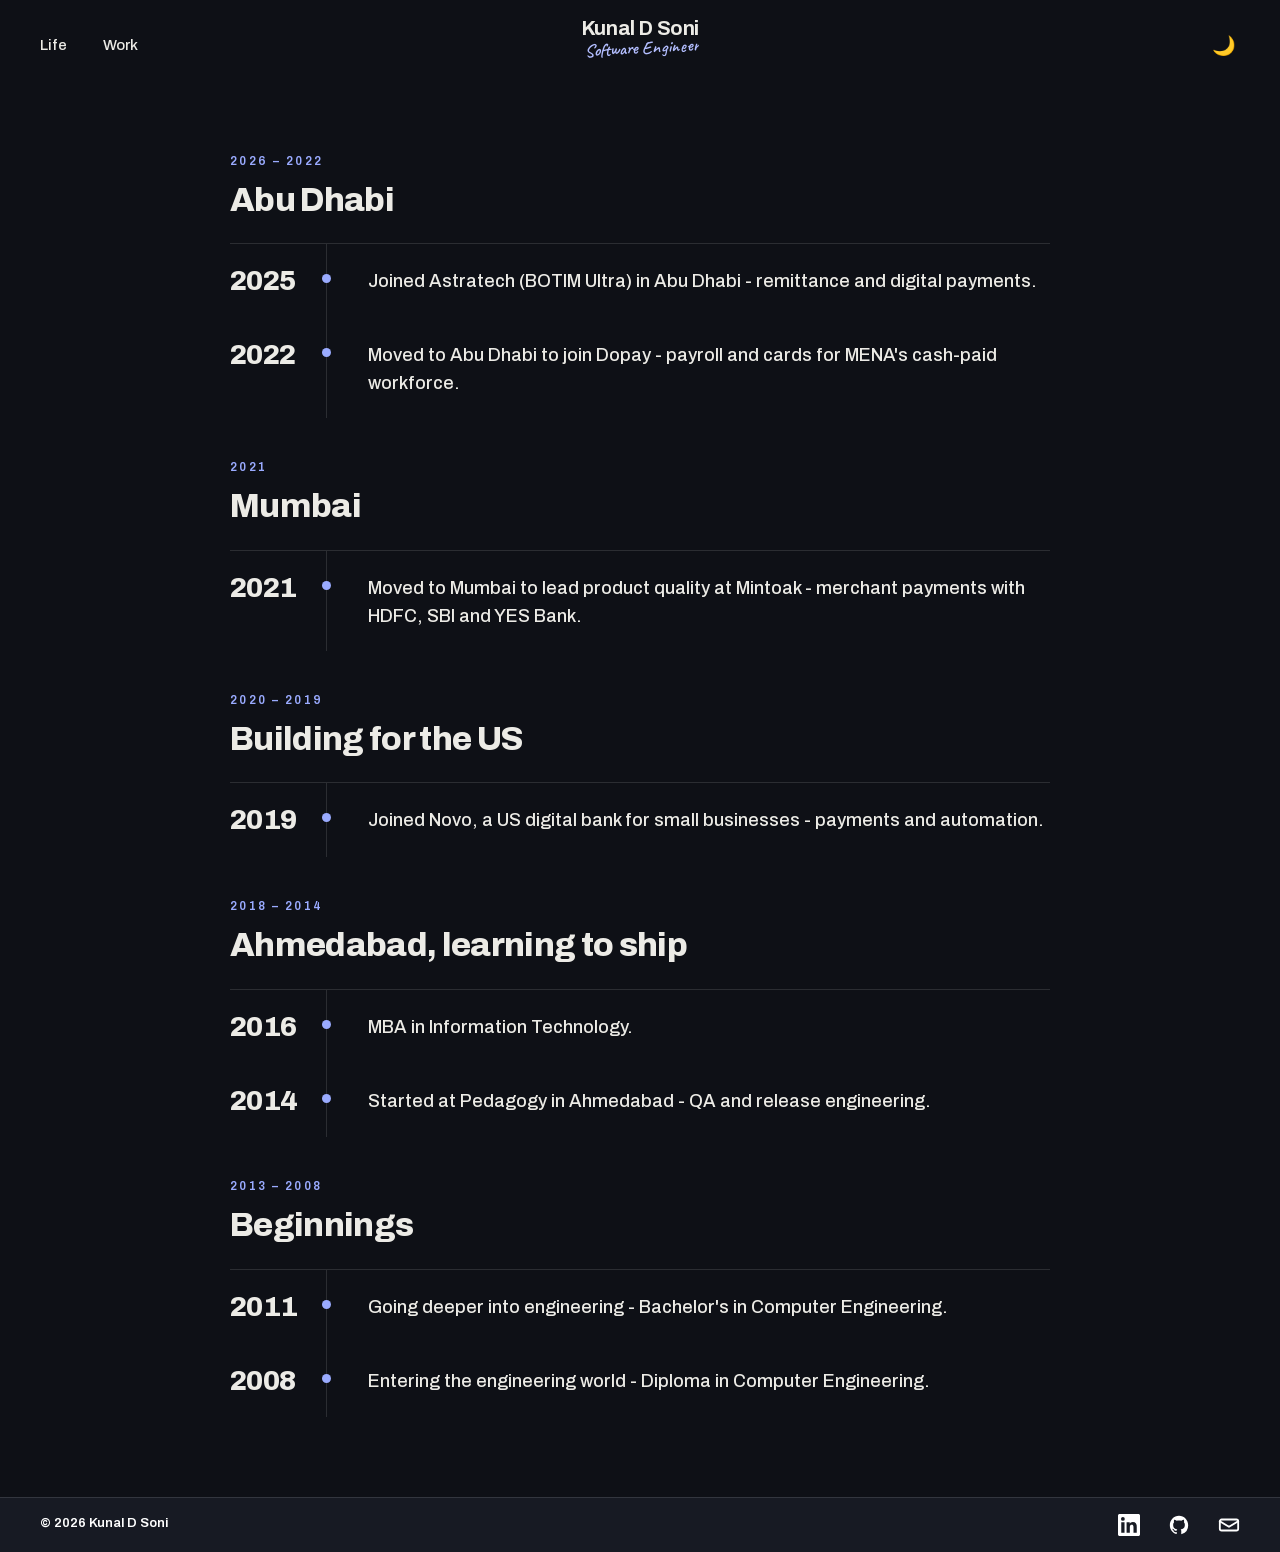
==== commit ce7940c4: "Journey: 2008 diploma, 2011 bachelor's, 2016 MBA Co-Authored-By: Claude Opus 5.5 <noreply@anthropic." ====
--- a/index.html
+++ b/index.html
@@ -25,7 +25,7 @@
 <meta name="twitter:description" content="Kunal D Soni - software engineer. The journey from 2026 back to 2008, year by year: work, moves, and the moments in between.">
 <meta name="twitter:image" content="https://kunaldsoni.github.io/og-image.png">
 <link rel="preload" href="assets/fonts/archivo-latin.woff2" as="font" type="font/woff2" crossorigin>
-<link rel="stylesheet" href="styles.css?v=b95b7f0f">
+<link rel="stylesheet" href="styles.css?v=69d78ad7">
 <script>
   /* Colour mode follows the visitor's clock: morning 5-11, noon 11-16, evening 16-20, night 20-5 */
   (function(){var h=new Date().getHours(),t=h>=5&&h<11?'morning':h<16&&h>=11?'noon':h>=16&&h<20?'evening':'night';
@@ -175,9 +175,10 @@
       <div class="year__body">
       </div>
     </article>
-    <article class="year year--empty" id="y2016">
+    <article class="year" id="y2016">
       <h3 class="year__num">2016</h3>
       <div class="year__body">
+        <p class="year__text">MBA in Information Technology.</p>
       </div>
     </article>
     <article class="year year--empty" id="y2015">
@@ -207,9 +208,10 @@
       <div class="year__body">
       </div>
     </article>
-    <article class="year year--empty" id="y2011">
+    <article class="year" id="y2011">
       <h3 class="year__num">2011</h3>
       <div class="year__body">
+        <p class="year__text">Going deeper into engineering - Bachelor's in Computer Engineering.</p>
       </div>
     </article>
     <article class="year year--empty" id="y2010">
@@ -222,9 +224,10 @@
       <div class="year__body">
       </div>
     </article>
-    <article class="year year--empty" id="y2008">
+    <article class="year" id="y2008">
       <h3 class="year__num">2008</h3>
       <div class="year__body">
+        <p class="year__text">Entering the engineering world - Diploma in Computer Engineering.</p>
       </div>
     </article>
   </div>
--- a/styles.css
+++ b/styles.css
@@ -1229,3 +1229,6 @@
 .life-love__caption{font-size:24px;transform:rotate(-1.5deg);transform-origin:left center}
 .life-photo figcaption,.books-cards .life-photo--book figcaption,.life-photo--big figcaption{font-size:19px}
 @media (max-width:560px){.travel-videos .life-photo figcaption{font-size:16px}.books-cards .life-photo--book figcaption{font-size:15px}}
+/* Work intro: one quiet line */
+.work-min__intro{font-size:16px;font-weight:500;line-height:1.5;letter-spacing:0;color:var(--muted);margin:0 0 20px;max-width:none;white-space:nowrap}
+@media (max-width:760px){.work-min__intro{white-space:normal;font-size:15px}}
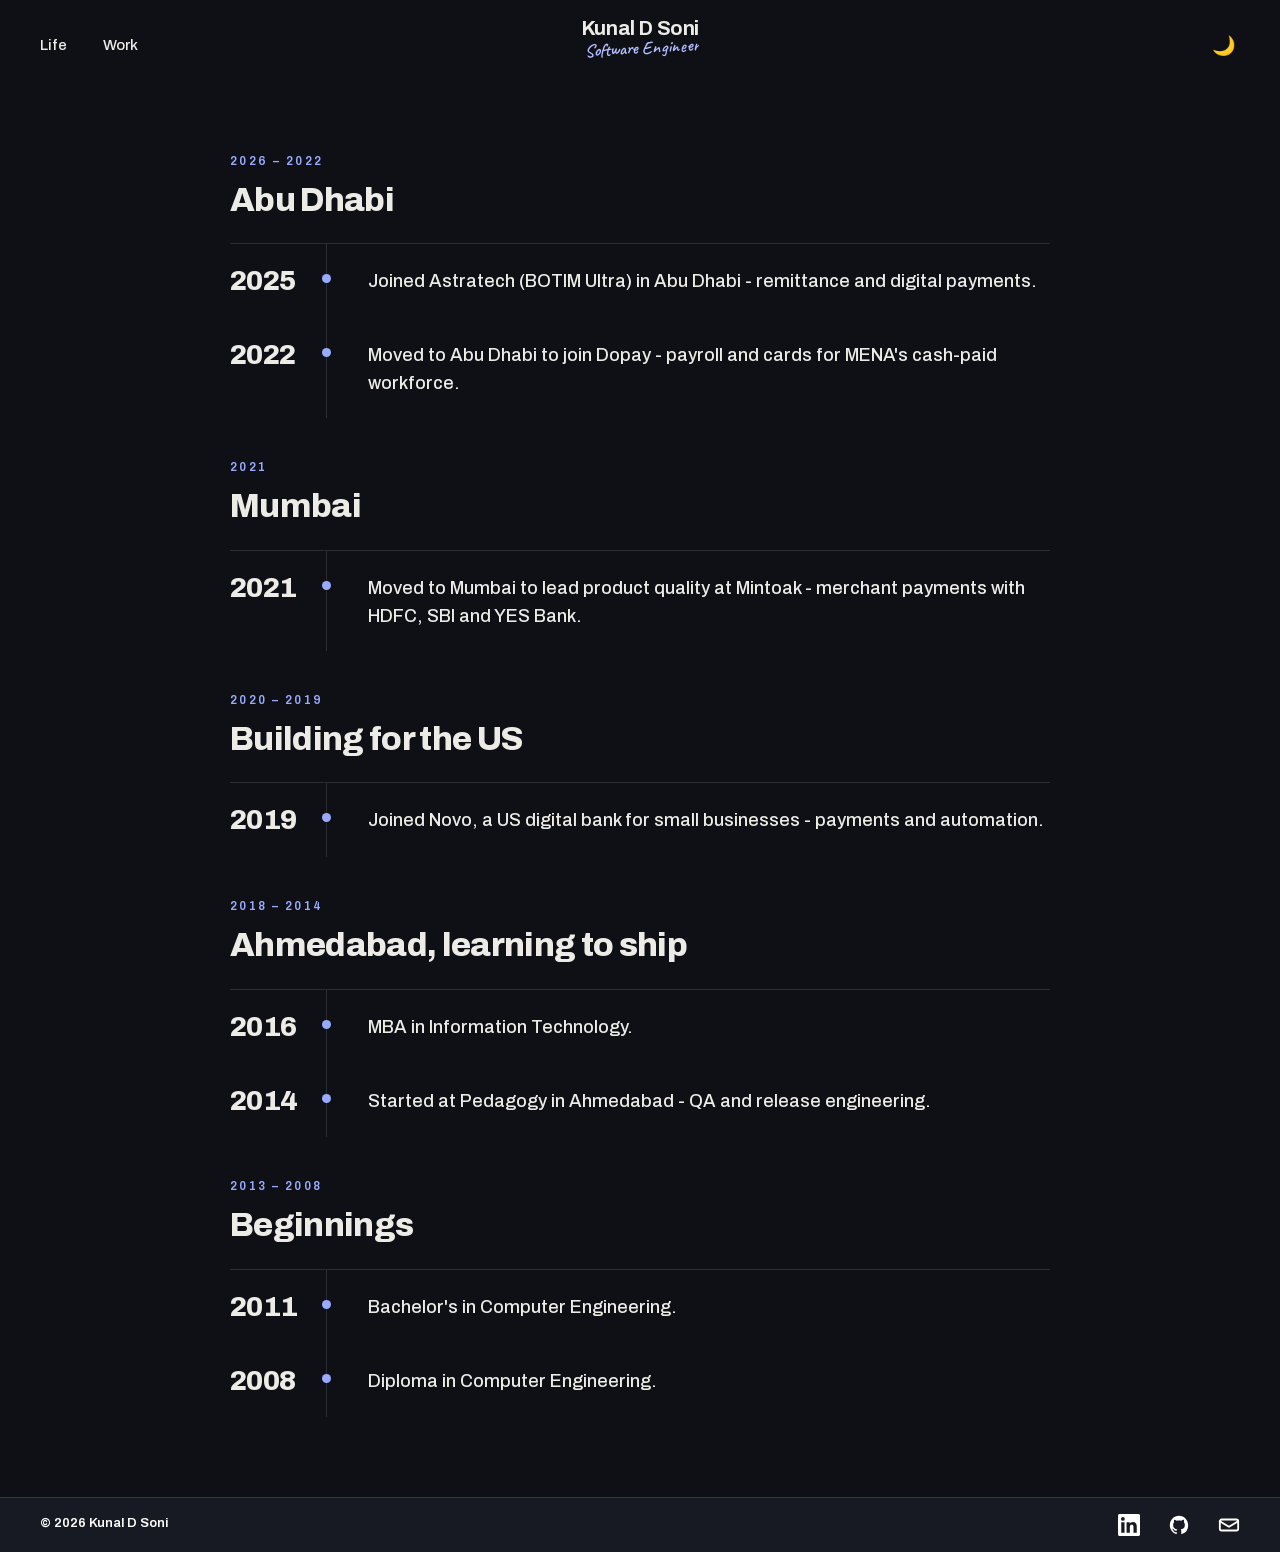
==== commit 9df18d43: "Journey: simplify 2008 and 2011 lines Co-Authored-By: Claude Opus 5.5 <noreply@anthropic.com>" ====
--- a/index.html
+++ b/index.html
@@ -211,7 +211,7 @@
     <article class="year" id="y2011">
       <h3 class="year__num">2011</h3>
       <div class="year__body">
-        <p class="year__text">Going deeper into engineering - Bachelor's in Computer Engineering.</p>
+        <p class="year__text">Bachelor's in Computer Engineering.</p>
       </div>
     </article>
     <article class="year year--empty" id="y2010">
@@ -227,7 +227,7 @@
     <article class="year" id="y2008">
       <h3 class="year__num">2008</h3>
       <div class="year__body">
-        <p class="year__text">Entering the engineering world - Diploma in Computer Engineering.</p>
+        <p class="year__text">Diploma in Computer Engineering.</p>
       </div>
     </article>
   </div>
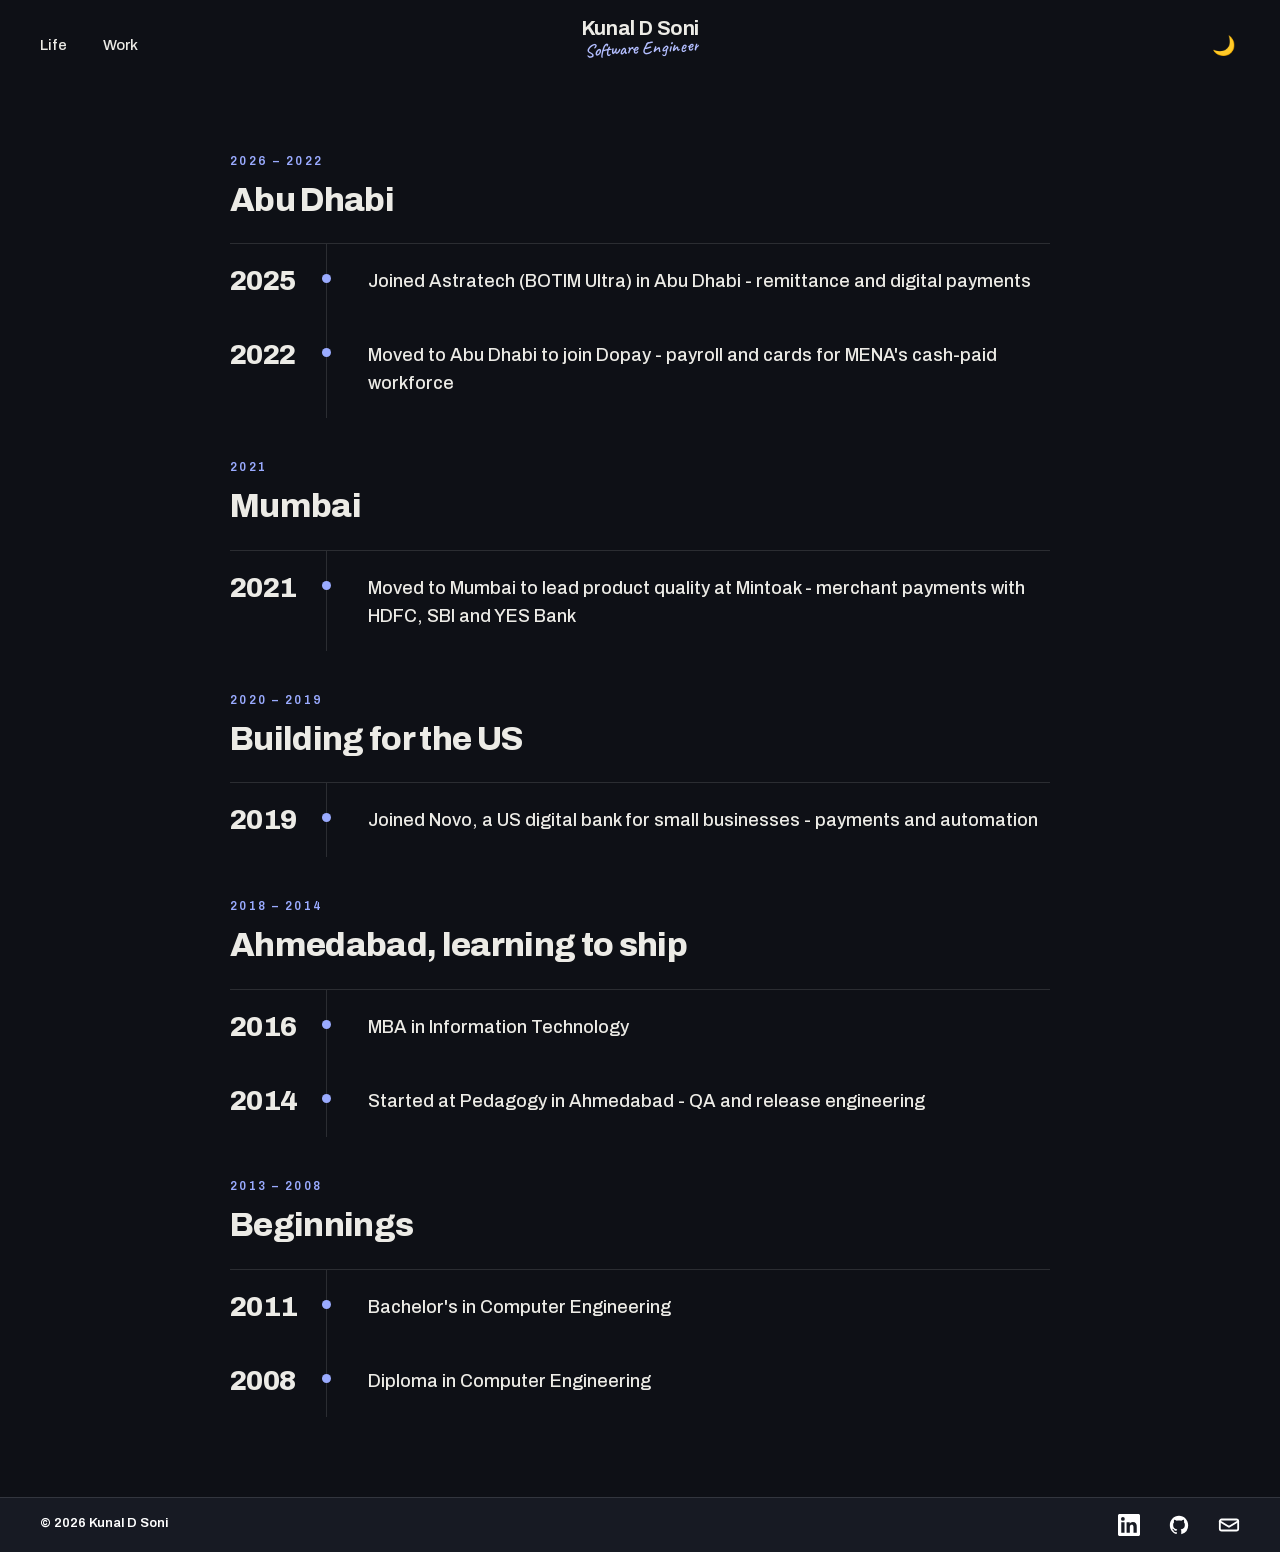
==== commit c5c0c04b: "Journey: no trailing full stops on year lines Co-Authored-By: Claude Opus 5.5 <noreply@anthropic.com" ====
--- a/index.html
+++ b/index.html
@@ -111,7 +111,7 @@
     <article class="year" id="y2025">
       <h3 class="year__num">2025</h3>
       <div class="year__body">
-        <p class="year__text">Joined Astratech (BOTIM Ultra) in Abu Dhabi - remittance and digital payments.</p>
+        <p class="year__text">Joined Astratech (BOTIM Ultra) in Abu Dhabi - remittance and digital payments</p>
       </div>
     </article>
     <article class="year year--empty" id="y2024">
@@ -127,7 +127,7 @@
     <article class="year" id="y2022">
       <h3 class="year__num">2022</h3>
       <div class="year__body">
-        <p class="year__text">Moved to Abu Dhabi to join Dopay - payroll and cards for MENA's cash-paid workforce.</p>
+        <p class="year__text">Moved to Abu Dhabi to join Dopay - payroll and cards for MENA's cash-paid workforce</p>
       </div>
     </article>
   </div>
@@ -139,7 +139,7 @@
     <article class="year" id="y2021">
       <h3 class="year__num">2021</h3>
       <div class="year__body">
-        <p class="year__text">Moved to Mumbai to lead product quality at Mintoak - merchant payments with HDFC, SBI and YES Bank.</p>
+        <p class="year__text">Moved to Mumbai to lead product quality at Mintoak - merchant payments with HDFC, SBI and YES Bank</p>
       </div>
     </article>
   </div>
@@ -156,7 +156,7 @@
     <article class="year" id="y2019">
       <h3 class="year__num">2019</h3>
       <div class="year__body">
-        <p class="year__text">Joined Novo, a US digital bank for small businesses - payments and automation.</p>
+        <p class="year__text">Joined Novo, a US digital bank for small businesses - payments and automation</p>
       </div>
     </article>
   </div>
@@ -178,7 +178,7 @@
     <article class="year" id="y2016">
       <h3 class="year__num">2016</h3>
       <div class="year__body">
-        <p class="year__text">MBA in Information Technology.</p>
+        <p class="year__text">MBA in Information Technology</p>
       </div>
     </article>
     <article class="year year--empty" id="y2015">
@@ -189,7 +189,7 @@
     <article class="year" id="y2014">
       <h3 class="year__num">2014</h3>
       <div class="year__body">
-        <p class="year__text">Started at Pedagogy in Ahmedabad - QA and release engineering.</p>
+        <p class="year__text">Started at Pedagogy in Ahmedabad - QA and release engineering</p>
       </div>
     </article>
   </div>
@@ -211,7 +211,7 @@
     <article class="year" id="y2011">
       <h3 class="year__num">2011</h3>
       <div class="year__body">
-        <p class="year__text">Bachelor's in Computer Engineering.</p>
+        <p class="year__text">Bachelor's in Computer Engineering</p>
       </div>
     </article>
     <article class="year year--empty" id="y2010">
@@ -227,7 +227,7 @@
     <article class="year" id="y2008">
       <h3 class="year__num">2008</h3>
       <div class="year__body">
-        <p class="year__text">Diploma in Computer Engineering.</p>
+        <p class="year__text">Diploma in Computer Engineering</p>
       </div>
     </article>
   </div>
